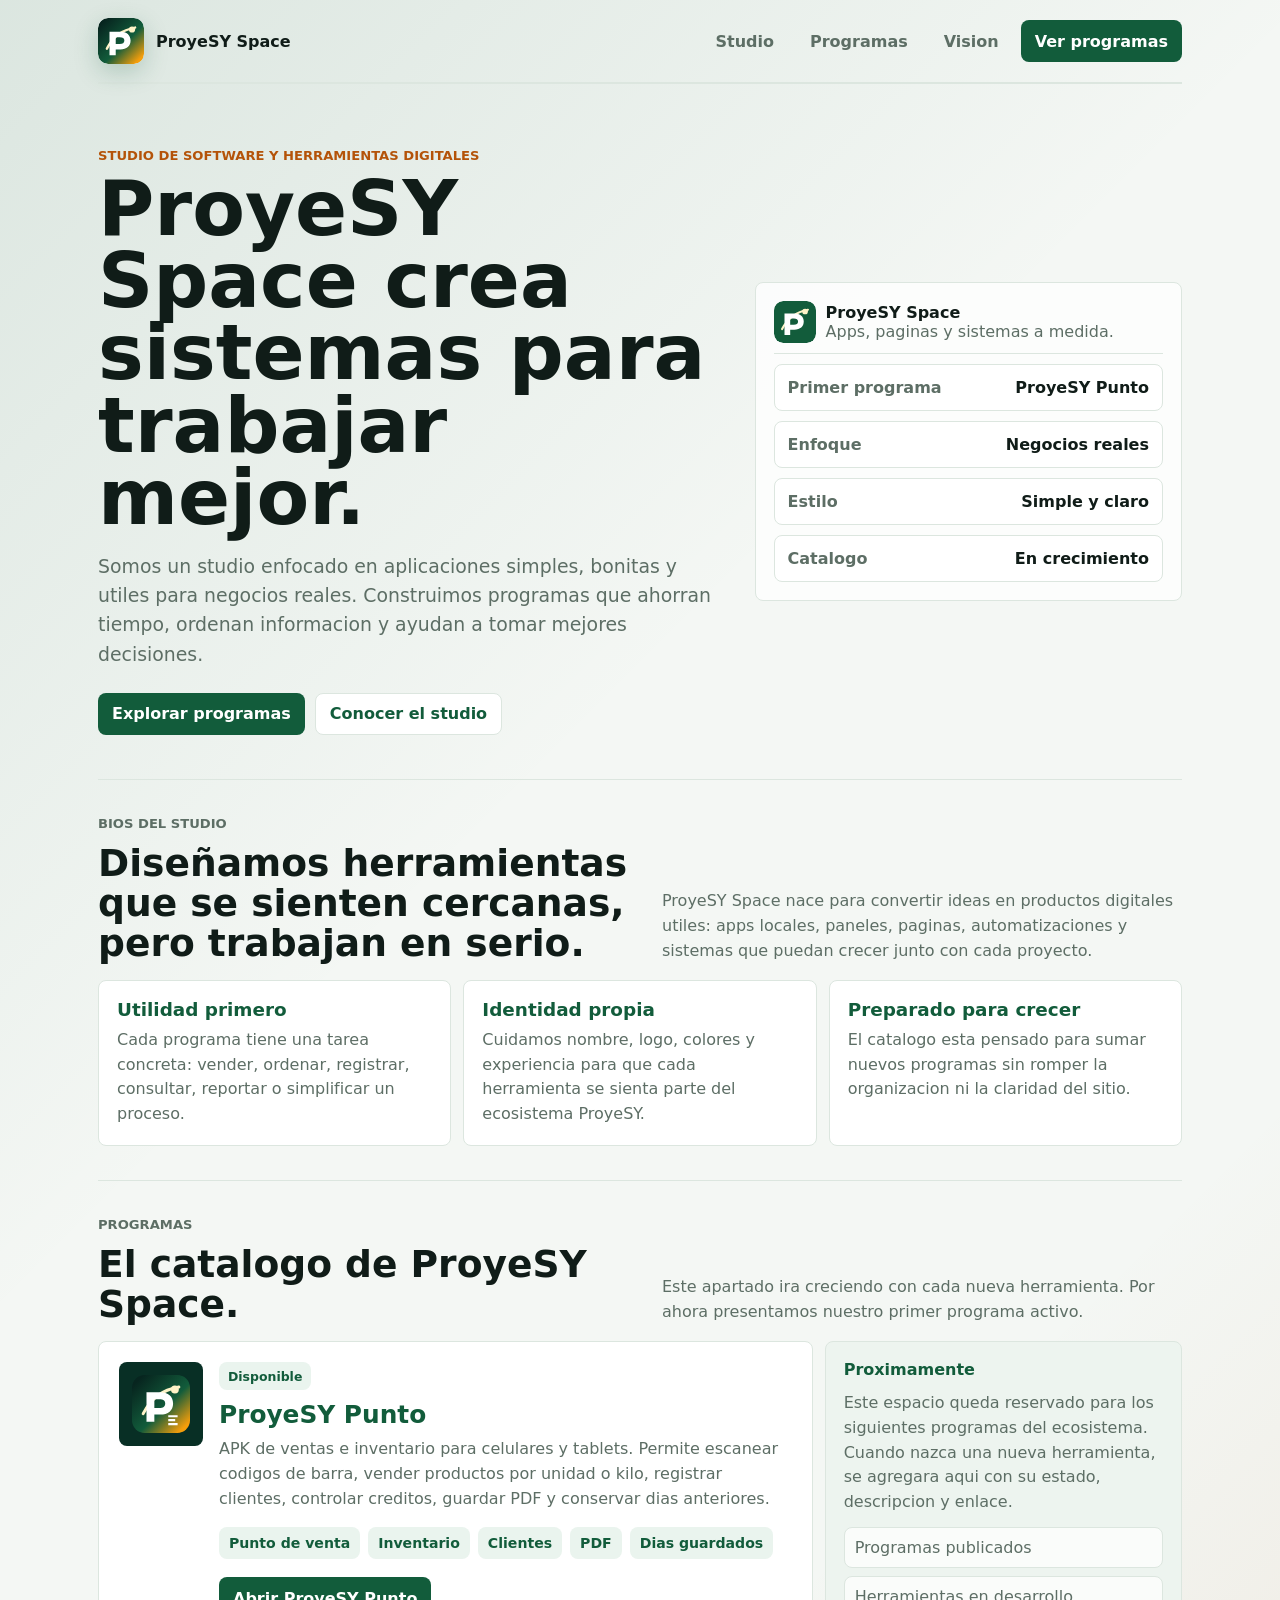
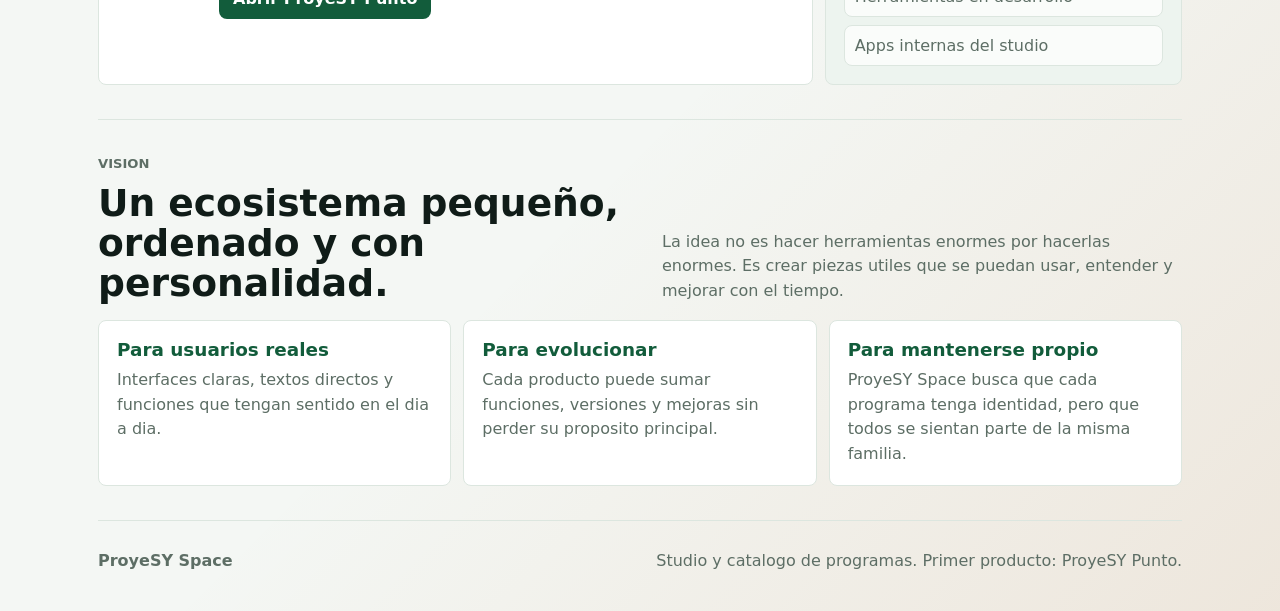
==== index.html @ 3edd4826 "V1" ====
<!doctype html>
<html lang="es">
  <head>
    <meta charset="utf-8">
    <meta name="viewport" content="width=device-width, initial-scale=1">
    <title>ProyeSY Space</title>
    <style>
      :root {
        color-scheme: light;
        --ink: #101c18;
        --muted: #5d6e65;
        --line: #dce6df;
        --paper: #ffffff;
        --bg: #f4f7f4;
        --green: #125c3b;
        --deep: #082f25;
        --amber: #b45309;
        --soft: #eaf4ee;
        --wash: #edf4ef;
        font-family: Inter, ui-sans-serif, system-ui, -apple-system, BlinkMacSystemFont, "Segoe UI", sans-serif;
      }

      * { box-sizing: border-box; }

      html { scroll-behavior: smooth; }

      body {
        margin: 0;
        color: var(--ink);
        overflow-x: hidden;
        background:
          linear-gradient(135deg, rgba(18, 92, 59, 0.11), transparent 38%),
          linear-gradient(315deg, rgba(180, 83, 9, 0.10), transparent 32%),
          var(--bg);
      }

      a { color: inherit; }

      .wrap {
        width: min(1120px, 100%);
        margin: 0 auto;
        padding: 0 18px 38px;
      }

      header {
        display: flex;
        align-items: center;
        justify-content: space-between;
        gap: 14px;
        padding: 18px 0;
        border-bottom: 1px solid var(--line);
      }

      .brand {
        display: flex;
        align-items: center;
        gap: 12px;
        min-width: 0;
        font-weight: 900;
      }

      .brand svg,
      .program-logo svg {
        width: 46px;
        height: 46px;
        flex: 0 0 46px;
        border-radius: 10px;
        box-shadow: 0 8px 24px rgba(18, 92, 59, 0.22);
      }

      nav {
        display: flex;
        gap: 8px;
        flex-wrap: wrap;
        justify-content: flex-end;
      }

      nav a,
      .btn {
        display: inline-flex;
        align-items: center;
        justify-content: center;
        min-height: 42px;
        padding: 0 14px;
        border-radius: 8px;
        font-weight: 900;
        text-decoration: none;
      }

      nav a {
        color: var(--muted);
      }

      .btn {
        color: #fff;
        background: var(--green);
      }

      .btn.secondary {
        color: var(--green);
        background: #fff;
        border: 1px solid var(--line);
      }

      .hero {
        display: grid;
        grid-template-columns: minmax(0, 1fr) minmax(300px, 0.68fr);
        gap: 28px;
        align-items: center;
        padding: 64px 0 44px;
      }

      .hero > div,
      .studio-panel {
        min-width: 0;
      }

      .eyebrow {
        margin: 0 0 10px;
        color: var(--amber);
        font-size: 0.82rem;
        font-weight: 900;
        letter-spacing: 0;
        text-transform: uppercase;
      }

      h1,
      h2,
      h3,
      p { margin: 0; }

      h1 {
        max-width: 760px;
        font-size: 4.8rem;
        line-height: 0.94;
        letter-spacing: 0;
      }

      h2 {
        max-width: 760px;
        font-size: 2.35rem;
        line-height: 1.06;
        letter-spacing: 0;
      }

      .lead {
        max-width: 690px;
        margin-top: 18px;
        color: var(--muted);
        font-size: 1.18rem;
        line-height: 1.55;
      }

      .hero-actions {
        display: flex;
        flex-wrap: wrap;
        gap: 10px;
        margin-top: 24px;
      }

      .studio-panel {
        display: grid;
        gap: 10px;
        padding: 18px;
        background: rgba(255, 255, 255, 0.78);
        border: 1px solid var(--line);
        border-radius: 8px;
      }

      .panel-title {
        display: flex;
        align-items: center;
        gap: 10px;
        padding-bottom: 10px;
        border-bottom: 1px solid var(--line);
      }

      .panel-title svg {
        width: 42px;
        height: 42px;
        border-radius: 9px;
      }

      .metric {
        display: flex;
        justify-content: space-between;
        gap: 12px;
        padding: 13px;
        background: #fff;
        border: 1px solid var(--line);
        border-radius: 8px;
      }

      .metric span,
      .program-meta,
      footer {
        color: var(--muted);
      }

      .metric span {
        font-weight: 800;
      }

      section {
        padding: 34px 0;
        border-top: 1px solid var(--line);
      }

      .section-head {
        display: flex;
        justify-content: space-between;
        align-items: end;
        gap: 18px;
        margin-bottom: 16px;
      }

      .section-head p {
        max-width: 520px;
        color: var(--muted);
        line-height: 1.55;
      }

      .grid {
        display: grid;
        grid-template-columns: repeat(3, 1fr);
        gap: 12px;
      }

      article,
      .program-card,
      .roadmap-card {
        background: var(--paper);
        border: 1px solid var(--line);
        border-radius: 8px;
      }

      article {
        min-height: 164px;
        padding: 18px;
      }

      article h3 {
        margin-bottom: 8px;
        color: var(--green);
        font-size: 1.15rem;
      }

      article p,
      .program-card p,
      .roadmap-card p {
        color: var(--muted);
        line-height: 1.55;
      }

      .programs {
        display: grid;
        grid-template-columns: minmax(0, 1.1fr) minmax(280px, 0.55fr);
        gap: 12px;
      }

      .program-card {
        display: grid;
        grid-template-columns: auto minmax(0, 1fr);
        gap: 16px;
        padding: 20px;
        align-items: start;
      }

      .program-logo {
        display: grid;
        place-items: center;
        width: 84px;
        height: 84px;
        background: var(--deep);
        border-radius: 8px;
      }

      .program-logo svg {
        width: 58px;
        height: 58px;
        box-shadow: none;
      }

      .status {
        display: inline-flex;
        align-items: center;
        min-height: 28px;
        padding: 0 9px;
        margin-bottom: 10px;
        color: var(--green);
        background: var(--soft);
        border-radius: 8px;
        font-size: 0.78rem;
        font-weight: 900;
      }

      .program-card h3 {
        margin-bottom: 8px;
        font-size: 1.55rem;
      }

      .chips {
        display: flex;
        flex-wrap: wrap;
        gap: 8px;
        margin: 16px 0 18px;
      }

      .chips span {
        padding: 8px 10px;
        color: var(--green);
        background: var(--soft);
        border-radius: 8px;
        font-size: 0.88rem;
        font-weight: 900;
      }

      .roadmap-card {
        display: grid;
        align-content: start;
        gap: 12px;
        padding: 18px;
        background: var(--wash);
      }

      .roadmap-card strong {
        color: var(--green);
      }

      .small-list {
        display: grid;
        gap: 8px;
        padding: 0;
        margin: 0;
        list-style: none;
      }

      .small-list li {
        padding: 10px;
        background: rgba(255, 255, 255, 0.72);
        border: 1px solid var(--line);
        border-radius: 8px;
        color: var(--muted);
      }

      footer {
        display: flex;
        justify-content: space-between;
        gap: 12px;
        padding: 28px 0 0;
        border-top: 1px solid var(--line);
        line-height: 1.5;
      }

      @media (max-width: 820px) {
        header,
        .section-head,
        footer {
          align-items: flex-start;
          flex-direction: column;
        }

        nav {
          justify-content: flex-start;
        }

        nav a,
        .btn {
          min-height: 40px;
          padding: 0 11px;
          font-size: 0.9rem;
        }

        nav .btn {
          flex: 1 1 170px;
        }

        .hero,
        .grid,
        .programs,
        .program-card {
          grid-template-columns: 1fr;
        }

        h1 {
          max-width: min(340px, calc(100vw - 36px));
          font-size: 2.85rem;
        }

        h2 {
          font-size: 1.72rem;
        }

        .lead {
          max-width: min(340px, calc(100vw - 36px));
          font-size: 1rem;
        }

        .program-logo {
          width: 72px;
          height: 72px;
        }
      }
    </style>
  </head>
  <body>
    <div class="wrap">
      <header>
        <div class="brand">
          <svg viewBox="0 0 192 192" aria-hidden="true">
            <defs>
              <linearGradient id="psg" x1="20" y1="18" x2="172" y2="174" gradientUnits="userSpaceOnUse">
                <stop stop-color="#07251f"/>
                <stop offset="0.58" stop-color="#125c3b"/>
                <stop offset="1" stop-color="#f59e0b"/>
              </linearGradient>
            </defs>
            <rect width="192" height="192" rx="42" fill="url(#psg)"/>
            <circle cx="142" cy="48" r="13" fill="#fef3c7"/>
            <path d="M37 128c28-53 63-78 118-88" fill="none" stroke="#fef3c7" stroke-width="10" stroke-linecap="round"/>
            <path d="M48 57h45c27 0 43 14 43 37s-16 37-43 37H74v24H48V57Zm26 23v29h17c12 0 19-5 19-15s-7-14-19-14H74Z" fill="#ffffff"/>
          </svg>
          <span>ProyeSY Space</span>
        </div>
        <nav aria-label="Navegacion">
          <a href="#studio">Studio</a>
          <a href="#programas">Programas</a>
          <a href="#vision">Vision</a>
          <a class="btn" href="#programas">Ver programas</a>
        </nav>
      </header>

      <main>
        <section class="hero">
          <div>
            <p class="eyebrow">Studio de software y herramientas digitales</p>
            <h1>ProyeSY Space crea sistemas para trabajar mejor.</h1>
            <p class="lead">
              Somos un studio enfocado en aplicaciones simples, bonitas y utiles para negocios reales.
              Construimos programas que ahorran tiempo, ordenan informacion y ayudan a tomar mejores decisiones.
            </p>
            <div class="hero-actions">
              <a class="btn" href="#programas">Explorar programas</a>
              <a class="btn secondary" href="#studio">Conocer el studio</a>
            </div>
          </div>

          <aside class="studio-panel" aria-label="Resumen de ProyeSY Space">
            <div class="panel-title">
              <svg viewBox="0 0 192 192" aria-hidden="true">
                <rect width="192" height="192" rx="42" fill="#125c3b"/>
                <circle cx="142" cy="48" r="13" fill="#fef3c7"/>
                <path d="M37 128c28-53 63-78 118-88" fill="none" stroke="#fef3c7" stroke-width="10" stroke-linecap="round"/>
                <path d="M48 57h45c27 0 43 14 43 37s-16 37-43 37H74v24H48V57Zm26 23v29h17c12 0 19-5 19-15s-7-14-19-14H74Z" fill="#ffffff"/>
              </svg>
              <div>
                <strong>ProyeSY Space</strong>
                <p class="program-meta">Apps, paginas y sistemas a medida.</p>
              </div>
            </div>
            <div class="metric"><span>Primer programa</span><strong>ProyeSY Punto</strong></div>
            <div class="metric"><span>Enfoque</span><strong>Negocios reales</strong></div>
            <div class="metric"><span>Estilo</span><strong>Simple y claro</strong></div>
            <div class="metric"><span>Catalogo</span><strong>En crecimiento</strong></div>
          </aside>
        </section>

        <section id="studio">
          <div class="section-head">
            <div>
              <p class="eyebrow">Bios del studio</p>
              <h2>Diseñamos herramientas que se sienten cercanas, pero trabajan en serio.</h2>
            </div>
            <p>
              ProyeSY Space nace para convertir ideas en productos digitales utiles: apps locales, paneles, paginas,
              automatizaciones y sistemas que puedan crecer junto con cada proyecto.
            </p>
          </div>
          <div class="grid">
            <article>
              <h3>Utilidad primero</h3>
              <p>Cada programa tiene una tarea concreta: vender, ordenar, registrar, consultar, reportar o simplificar un proceso.</p>
            </article>
            <article>
              <h3>Identidad propia</h3>
              <p>Cuidamos nombre, logo, colores y experiencia para que cada herramienta se sienta parte del ecosistema ProyeSY.</p>
            </article>
            <article>
              <h3>Preparado para crecer</h3>
              <p>El catalogo esta pensado para sumar nuevos programas sin romper la organizacion ni la claridad del sitio.</p>
            </article>
          </div>
        </section>

        <section id="programas">
          <div class="section-head">
            <div>
              <p class="eyebrow">Programas</p>
              <h2>El catalogo de ProyeSY Space.</h2>
            </div>
            <p>
              Este apartado ira creciendo con cada nueva herramienta. Por ahora presentamos nuestro primer programa activo.
            </p>
          </div>

          <div class="programs">
            <article class="program-card">
              <div class="program-logo">
                <svg viewBox="0 0 192 192" aria-label="Logo de ProyeSY Punto">
                  <defs>
                    <linearGradient id="punto" x1="20" y1="18" x2="172" y2="174" gradientUnits="userSpaceOnUse">
                      <stop stop-color="#07251f"/>
                      <stop offset="0.58" stop-color="#125c3b"/>
                      <stop offset="1" stop-color="#f59e0b"/>
                    </linearGradient>
                  </defs>
                  <rect width="192" height="192" rx="42" fill="url(#punto)"/>
                  <circle cx="142" cy="48" r="13" fill="#fef3c7"/>
                  <path d="M37 128c28-53 63-78 118-88" fill="none" stroke="#fef3c7" stroke-width="10" stroke-linecap="round"/>
                  <path d="M48 57h45c27 0 43 14 43 37s-16 37-43 37H74v24H48V57Zm26 23v29h17c12 0 19-5 19-15s-7-14-19-14H74Z" fill="#ffffff"/>
                  <path d="M120 133h31v7h-31v-7Zm0 13h23v7h-23v-7Zm0 13h31v7h-31v-7Z" fill="#ffffff"/>
                </svg>
              </div>
              <div>
                <span class="status">Disponible</span>
                <h3>ProyeSY Punto</h3>
                <p>
                  APK de ventas e inventario para celulares y tablets. Permite escanear codigos de barra,
                  vender productos por unidad o kilo, registrar clientes, controlar creditos, guardar PDF y conservar dias anteriores.
                </p>
                <div class="chips">
                  <span>Punto de venta</span>
                  <span>Inventario</span>
                  <span>Clientes</span>
                  <span>PDF</span>
                  <span>Dias guardados</span>
                </div>
                <a class="btn" href="proyesy-punto.html">Abrir ProyeSY Punto</a>
              </div>
            </article>

            <aside class="roadmap-card" aria-label="Futuros programas">
              <strong>Proximamente</strong>
              <p>
                Este espacio queda reservado para los siguientes programas del ecosistema. Cuando nazca una nueva herramienta,
                se agregara aqui con su estado, descripcion y enlace.
              </p>
              <ul class="small-list">
                <li>Programas publicados</li>
                <li>Herramientas en desarrollo</li>
                <li>Apps internas del studio</li>
              </ul>
            </aside>
          </div>
        </section>

        <section id="vision">
          <div class="section-head">
            <div>
              <p class="eyebrow">Vision</p>
              <h2>Un ecosistema pequeño, ordenado y con personalidad.</h2>
            </div>
            <p>
              La idea no es hacer herramientas enormes por hacerlas enormes. Es crear piezas utiles que se puedan usar,
              entender y mejorar con el tiempo.
            </p>
          </div>
          <div class="grid">
            <article>
              <h3>Para usuarios reales</h3>
              <p>Interfaces claras, textos directos y funciones que tengan sentido en el dia a dia.</p>
            </article>
            <article>
              <h3>Para evolucionar</h3>
              <p>Cada producto puede sumar funciones, versiones y mejoras sin perder su proposito principal.</p>
            </article>
            <article>
              <h3>Para mantenerse propio</h3>
              <p>ProyeSY Space busca que cada programa tenga identidad, pero que todos se sientan parte de la misma familia.</p>
            </article>
          </div>
        </section>
      </main>

      <footer>
        <strong>ProyeSY Space</strong>
        <span id="statusText">Studio y catalogo de programas.</span>
      </footer>
    </div>

    <script>
      const statusText = document.getElementById("statusText");
      statusText.textContent = "Studio y catalogo de programas. Primer producto: ProyeSY Punto.";
    </script>
  </body>
</html>
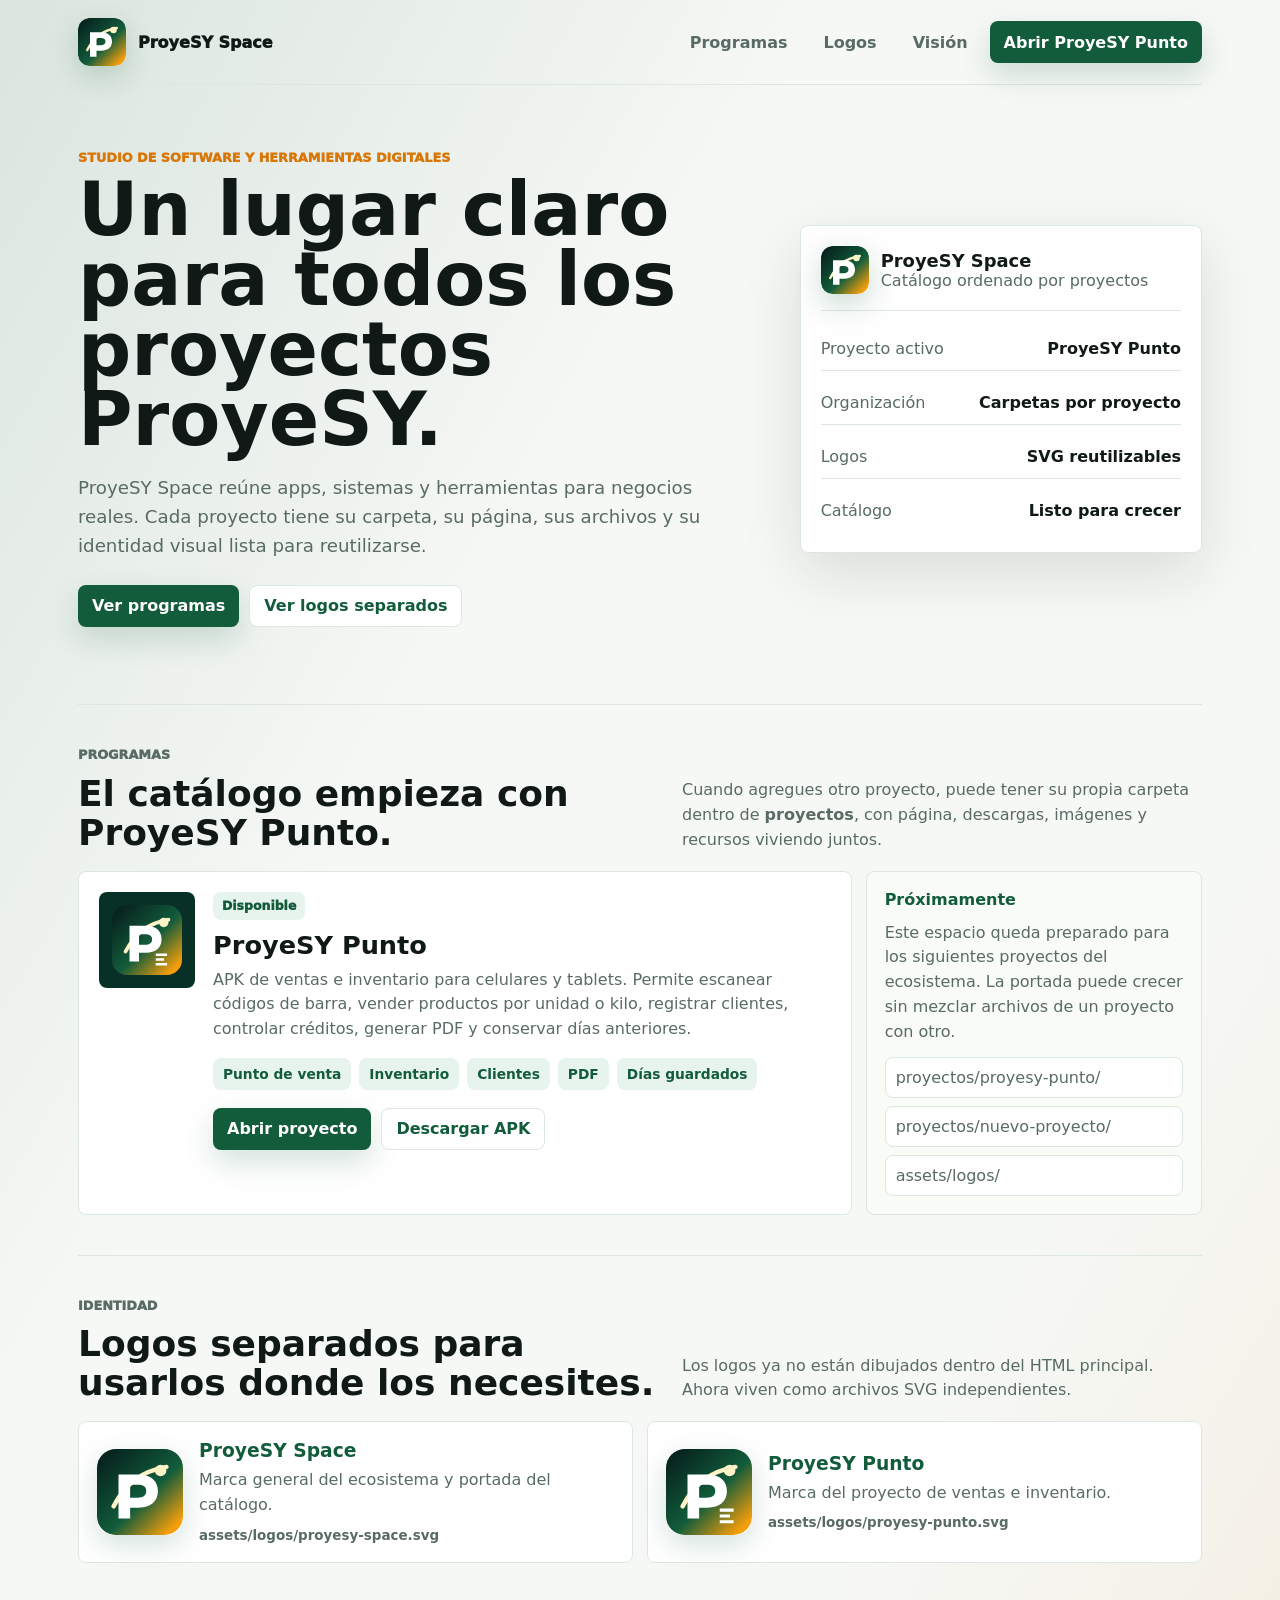
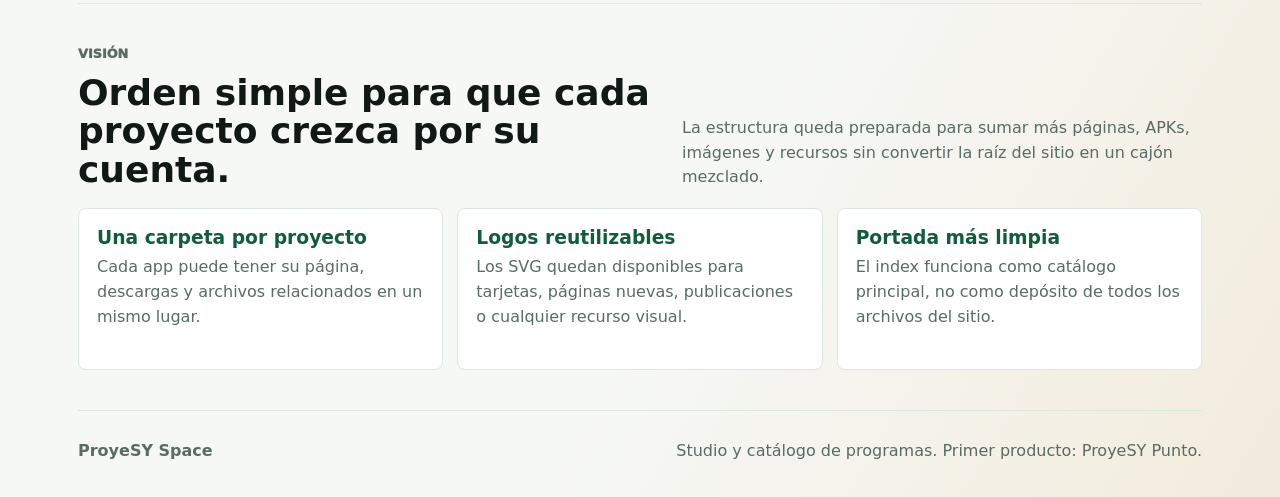
==== commit 0be71d57: "V2" ====
--- a/index.html
+++ b/index.html
@@ -7,16 +7,17 @@
     <style>
       :root {
         color-scheme: light;
-        --ink: #101c18;
-        --muted: #5d6e65;
-        --line: #dce6df;
+        --ink: #101916;
+        --muted: #596b64;
+        --line: #dce7e0;
         --paper: #ffffff;
-        --bg: #f4f7f4;
+        --bg: #f6f8f5;
         --green: #125c3b;
-        --deep: #082f25;
-        --amber: #b45309;
-        --soft: #eaf4ee;
-        --wash: #edf4ef;
+        --deep: #083027;
+        --mint: #e7f3ed;
+        --amber: #d97706;
+        --gold: #f59e0b;
+        --shadow: 0 20px 60px rgba(16, 25, 22, 0.12);
         font-family: Inter, ui-sans-serif, system-ui, -apple-system, BlinkMacSystemFont, "Segoe UI", sans-serif;
       }
 
@@ -29,50 +30,50 @@
         color: var(--ink);
         overflow-x: hidden;
         background:
-          linear-gradient(135deg, rgba(18, 92, 59, 0.11), transparent 38%),
-          linear-gradient(315deg, rgba(180, 83, 9, 0.10), transparent 32%),
+          linear-gradient(120deg, rgba(18, 92, 59, 0.12), transparent 34%),
+          linear-gradient(300deg, rgba(217, 119, 6, 0.10), transparent 30%),
           var(--bg);
       }
 
       a { color: inherit; }
 
       .wrap {
-        width: min(1120px, 100%);
+        width: min(1160px, 100%);
         margin: 0 auto;
-        padding: 0 18px 38px;
+        padding: 0 18px 34px;
       }
 
       header {
         display: flex;
         align-items: center;
         justify-content: space-between;
-        gap: 14px;
+        gap: 18px;
         padding: 18px 0;
-        border-bottom: 1px solid var(--line);
       }
 
       .brand {
-        display: flex;
+        display: inline-flex;
         align-items: center;
         gap: 12px;
         min-width: 0;
-        font-weight: 900;
-      }
-
-      .brand svg,
-      .program-logo svg {
-        width: 46px;
-        height: 46px;
-        flex: 0 0 46px;
-        border-radius: 10px;
-        box-shadow: 0 8px 24px rgba(18, 92, 59, 0.22);
+        font-weight: 950;
+        text-decoration: none;
+      }
+
+      .brand img,
+      .product-mark {
+        width: 48px;
+        height: 48px;
+        flex: 0 0 48px;
+        border-radius: 12px;
+        box-shadow: 0 10px 28px rgba(18, 92, 59, 0.20);
       }
 
       nav {
         display: flex;
-        gap: 8px;
         flex-wrap: wrap;
         justify-content: flex-end;
+        gap: 8px;
       }
 
       nav a,
@@ -94,32 +95,36 @@
       .btn {
         color: #fff;
         background: var(--green);
+        box-shadow: 0 12px 30px rgba(18, 92, 59, 0.18);
       }
 
       .btn.secondary {
         color: var(--green);
         background: #fff;
         border: 1px solid var(--line);
+        box-shadow: none;
       }
 
       .hero {
         display: grid;
-        grid-template-columns: minmax(0, 1fr) minmax(300px, 0.68fr);
+        grid-template-columns: minmax(0, 1fr) minmax(310px, 0.58fr);
         gap: 28px;
         align-items: center;
-        padding: 64px 0 44px;
-      }
-
-      .hero > div,
-      .studio-panel {
+        min-height: 620px;
+        padding: 46px 0 58px;
+        border-top: 1px solid var(--line);
+      }
+
+      .hero-copy,
+      .catalog-panel {
         min-width: 0;
       }
 
       .eyebrow {
         margin: 0 0 10px;
         color: var(--amber);
-        font-size: 0.82rem;
-        font-weight: 900;
+        font-size: 0.8rem;
+        font-weight: 950;
         letter-spacing: 0;
         text-transform: uppercase;
       }
@@ -130,88 +135,99 @@
       p { margin: 0; }
 
       h1 {
-        max-width: 760px;
-        font-size: 4.8rem;
+        max-width: 790px;
+        font-size: 4.65rem;
         line-height: 0.94;
         letter-spacing: 0;
       }
 
       h2 {
         max-width: 760px;
-        font-size: 2.35rem;
-        line-height: 1.06;
+        font-size: 2.25rem;
+        line-height: 1.08;
         letter-spacing: 0;
       }
 
       .lead {
-        max-width: 690px;
+        max-width: 680px;
         margin-top: 18px;
         color: var(--muted);
-        font-size: 1.18rem;
-        line-height: 1.55;
-      }
-
-      .hero-actions {
+        font-size: 1.14rem;
+        line-height: 1.6;
+      }
+
+      .hero-actions,
+      .card-actions {
         display: flex;
         flex-wrap: wrap;
         gap: 10px;
+      }
+
+      .hero-actions {
         margin-top: 24px;
       }
 
-      .studio-panel {
-        display: grid;
-        gap: 10px;
-        padding: 18px;
-        background: rgba(255, 255, 255, 0.78);
+      .catalog-panel {
+        padding: 20px;
+        background: rgba(255, 255, 255, 0.82);
         border: 1px solid var(--line);
         border-radius: 8px;
-      }
-
-      .panel-title {
+        box-shadow: var(--shadow);
+      }
+
+      .panel-head {
         display: flex;
         align-items: center;
-        gap: 10px;
-        padding-bottom: 10px;
+        gap: 12px;
+        padding-bottom: 16px;
         border-bottom: 1px solid var(--line);
       }
 
-      .panel-title svg {
-        width: 42px;
-        height: 42px;
-        border-radius: 9px;
-      }
-
-      .metric {
-        display: flex;
-        justify-content: space-between;
-        gap: 12px;
-        padding: 13px;
-        background: #fff;
-        border: 1px solid var(--line);
-        border-radius: 8px;
-      }
-
-      .metric span,
-      .program-meta,
+      .panel-head strong {
+        display: block;
+        font-size: 1.12rem;
+      }
+
+      .panel-head span,
+      .row span,
+      .logo-path,
       footer {
         color: var(--muted);
       }
 
-      .metric span {
-        font-weight: 800;
+      .panel-rows {
+        display: grid;
+        gap: 10px;
+        margin-top: 16px;
+      }
+
+      .row {
+        display: flex;
+        justify-content: space-between;
+        gap: 14px;
+        padding: 12px 0;
+        border-bottom: 1px solid var(--line);
+      }
+
+      .row:last-child {
+        border-bottom: 0;
+      }
+
+      .row strong {
+        text-align: right;
       }
 
       section {
-        padding: 34px 0;
+        padding: 40px 0;
         border-top: 1px solid var(--line);
       }
 
       .section-head {
         display: flex;
+        align-items: end;
         justify-content: space-between;
-        align-items: end;
         gap: 18px;
-        margin-bottom: 16px;
+        margin-bottom: 18px;
       }
 
       .section-head p {
@@ -220,65 +236,39 @@
         line-height: 1.55;
       }
 
-      .grid {
-        display: grid;
-        grid-template-columns: repeat(3, 1fr);
-        gap: 12px;
-      }
-
-      article,
+      .programs {
+        display: grid;
+        grid-template-columns: minmax(0, 1.15fr) minmax(280px, 0.5fr);
+        gap: 14px;
+      }
+
       .program-card,
-      .roadmap-card {
+      .quiet-card,
+      .logo-card {
         background: var(--paper);
         border: 1px solid var(--line);
         border-radius: 8px;
       }
 
-      article {
-        min-height: 164px;
-        padding: 18px;
-      }
-
-      article h3 {
-        margin-bottom: 8px;
-        color: var(--green);
-        font-size: 1.15rem;
-      }
-
-      article p,
-      .program-card p,
-      .roadmap-card p {
-        color: var(--muted);
-        line-height: 1.55;
-      }
-
-      .programs {
-        display: grid;
-        grid-template-columns: minmax(0, 1.1fr) minmax(280px, 0.55fr);
-        gap: 12px;
-      }
-
       .program-card {
         display: grid;
         grid-template-columns: auto minmax(0, 1fr);
-        gap: 16px;
+        gap: 18px;
         padding: 20px;
-        align-items: start;
-      }
-
-      .program-logo {
+      }
+
+      .product-logo-box {
         display: grid;
         place-items: center;
-        width: 84px;
-        height: 84px;
+        width: 96px;
+        height: 96px;
         background: var(--deep);
         border-radius: 8px;
       }
 
-      .program-logo svg {
-        width: 58px;
-        height: 58px;
-        box-shadow: none;
+      .product-logo-box img {
+        width: 70px;
+        height: 70px;
       }
 
       .status {
@@ -288,15 +278,22 @@
         padding: 0 9px;
         margin-bottom: 10px;
         color: var(--green);
-        background: var(--soft);
+        background: var(--mint);
         border-radius: 8px;
         font-size: 0.78rem;
-        font-weight: 900;
+        font-weight: 950;
       }
 
       .program-card h3 {
         margin-bottom: 8px;
-        font-size: 1.55rem;
+        font-size: 1.6rem;
+      }
+
+      .program-card p,
+      .quiet-card p,
+      .logo-card p {
+        color: var(--muted);
+        line-height: 1.55;
       }
 
       .chips {
@@ -309,21 +306,21 @@
       .chips span {
         padding: 8px 10px;
         color: var(--green);
-        background: var(--soft);
-        border-radius: 8px;
-        font-size: 0.88rem;
+        background: var(--mint);
+        border-radius: 8px;
+        font-size: 0.86rem;
         font-weight: 900;
       }
 
-      .roadmap-card {
+      .quiet-card {
         display: grid;
         align-content: start;
         gap: 12px;
         padding: 18px;
-        background: var(--wash);
-      }
-
-      .roadmap-card strong {
+        background: #f9fbf7;
+      }
+
+      .quiet-card strong {
         color: var(--green);
       }
 
@@ -337,22 +334,75 @@
 
       .small-list li {
         padding: 10px;
-        background: rgba(255, 255, 255, 0.72);
+        color: var(--muted);
+        background: #fff;
         border: 1px solid var(--line);
         border-radius: 8px;
+      }
+
+      .logo-grid,
+      .value-grid {
+        display: grid;
+        grid-template-columns: repeat(3, 1fr);
+        gap: 14px;
+      }
+
+      .logo-grid {
+        grid-template-columns: repeat(2, minmax(0, 1fr));
+      }
+
+      .logo-card {
+        display: grid;
+        grid-template-columns: auto minmax(0, 1fr);
+        gap: 16px;
+        padding: 18px;
+        align-items: center;
+      }
+
+      .logo-card img {
+        width: 86px;
+        height: 86px;
+        border-radius: 16px;
+        box-shadow: 0 10px 28px rgba(18, 92, 59, 0.18);
+      }
+
+      .logo-card h3,
+      .value-card h3 {
+        margin-bottom: 7px;
+        color: var(--green);
+      }
+
+      .logo-path {
+        display: inline-block;
+        margin-top: 10px;
+        font-size: 0.84rem;
+        font-weight: 800;
+        overflow-wrap: anywhere;
+      }
+
+      .value-card {
+        min-height: 162px;
+        padding: 18px;
+        background: var(--paper);
+        border: 1px solid var(--line);
+        border-radius: 8px;
+      }
+
+      .value-card p {
         color: var(--muted);
+        line-height: 1.55;
       }
 
       footer {
         display: flex;
         justify-content: space-between;
-        gap: 12px;
-        padding: 28px 0 0;
+        gap: 14px;
+        padding-top: 28px;
         border-top: 1px solid var(--line);
         line-height: 1.5;
       }
 
-      @media (max-width: 820px) {
+      @media (max-width: 860px) {
         header,
         .section-head,
         footer {
@@ -368,23 +418,27 @@
         .btn {
           min-height: 40px;
           padding: 0 11px;
-          font-size: 0.9rem;
-        }
-
-        nav .btn {
-          flex: 1 1 170px;
+          font-size: 0.92rem;
         }
 
         .hero,
-        .grid,
         .programs,
-        .program-card {
+        .program-card,
+        .logo-grid,
+        .logo-card,
+        .value-grid {
           grid-template-columns: 1fr;
         }
 
+        .hero {
+          min-height: auto;
+          padding: 34px 0 42px;
+        }
+
         h1 {
-          max-width: min(340px, calc(100vw - 36px));
-          font-size: 2.85rem;
+          max-width: min(350px, calc(100vw - 36px));
+          font-size: 2.72rem;
+          line-height: 1;
         }
 
         h2 {
@@ -392,13 +446,22 @@
         }
 
         .lead {
-          max-width: min(340px, calc(100vw - 36px));
+          max-width: min(350px, calc(100vw - 36px));
           font-size: 1rem;
         }
 
-        .program-logo {
-          width: 72px;
-          height: 72px;
+        .catalog-panel {
+          box-shadow: none;
+        }
+
+        .product-logo-box {
+          width: 78px;
+          height: 78px;
+        }
+
+        .product-logo-box img {
+          width: 58px;
+          height: 58px;
         }
       }
     </style>
@@ -406,177 +469,158 @@
   <body>
     <div class="wrap">
       <header>
-        <div class="brand">
-          <svg viewBox="0 0 192 192" aria-hidden="true">
-            <defs>
-              <linearGradient id="psg" x1="20" y1="18" x2="172" y2="174" gradientUnits="userSpaceOnUse">
-                <stop stop-color="#07251f"/>
-                <stop offset="0.58" stop-color="#125c3b"/>
-                <stop offset="1" stop-color="#f59e0b"/>
-              </linearGradient>
-            </defs>
-            <rect width="192" height="192" rx="42" fill="url(#psg)"/>
-            <circle cx="142" cy="48" r="13" fill="#fef3c7"/>
-            <path d="M37 128c28-53 63-78 118-88" fill="none" stroke="#fef3c7" stroke-width="10" stroke-linecap="round"/>
-            <path d="M48 57h45c27 0 43 14 43 37s-16 37-43 37H74v24H48V57Zm26 23v29h17c12 0 19-5 19-15s-7-14-19-14H74Z" fill="#ffffff"/>
-          </svg>
+        <a class="brand" href="index.html" aria-label="Inicio de ProyeSY Space">
+          <img src="assets/logos/proyesy-space.svg" alt="">
           <span>ProyeSY Space</span>
-        </div>
-        <nav aria-label="Navegacion">
-          <a href="#studio">Studio</a>
+        </a>
+        <nav aria-label="Navegación">
           <a href="#programas">Programas</a>
-          <a href="#vision">Vision</a>
-          <a class="btn" href="#programas">Ver programas</a>
+          <a href="#logos">Logos</a>
+          <a href="#vision">Visión</a>
+          <a class="btn" href="proyectos/proyesy-punto/">Abrir ProyeSY Punto</a>
         </nav>
       </header>
 
       <main>
         <section class="hero">
-          <div>
+          <div class="hero-copy">
             <p class="eyebrow">Studio de software y herramientas digitales</p>
-            <h1>ProyeSY Space crea sistemas para trabajar mejor.</h1>
+            <h1>Un lugar claro para todos los proyectos ProyeSY.</h1>
             <p class="lead">
-              Somos un studio enfocado en aplicaciones simples, bonitas y utiles para negocios reales.
-              Construimos programas que ahorran tiempo, ordenan informacion y ayudan a tomar mejores decisiones.
+              ProyeSY Space reúne apps, sistemas y herramientas para negocios reales. Cada proyecto tiene su carpeta,
+              su página, sus archivos y su identidad visual lista para reutilizarse.
             </p>
             <div class="hero-actions">
-              <a class="btn" href="#programas">Explorar programas</a>
-              <a class="btn secondary" href="#studio">Conocer el studio</a>
+              <a class="btn" href="#programas">Ver programas</a>
+              <a class="btn secondary" href="#logos">Ver logos separados</a>
             </div>
           </div>
 
-          <aside class="studio-panel" aria-label="Resumen de ProyeSY Space">
-            <div class="panel-title">
-              <svg viewBox="0 0 192 192" aria-hidden="true">
-                <rect width="192" height="192" rx="42" fill="#125c3b"/>
-                <circle cx="142" cy="48" r="13" fill="#fef3c7"/>
-                <path d="M37 128c28-53 63-78 118-88" fill="none" stroke="#fef3c7" stroke-width="10" stroke-linecap="round"/>
-                <path d="M48 57h45c27 0 43 14 43 37s-16 37-43 37H74v24H48V57Zm26 23v29h17c12 0 19-5 19-15s-7-14-19-14H74Z" fill="#ffffff"/>
-              </svg>
+          <aside class="catalog-panel" aria-label="Resumen del catálogo">
+            <div class="panel-head">
+              <img class="product-mark" src="assets/logos/proyesy-space.svg" alt="">
               <div>
                 <strong>ProyeSY Space</strong>
-                <p class="program-meta">Apps, paginas y sistemas a medida.</p>
+                <span>Catálogo ordenado por proyectos</span>
               </div>
             </div>
-            <div class="metric"><span>Primer programa</span><strong>ProyeSY Punto</strong></div>
-            <div class="metric"><span>Enfoque</span><strong>Negocios reales</strong></div>
-            <div class="metric"><span>Estilo</span><strong>Simple y claro</strong></div>
-            <div class="metric"><span>Catalogo</span><strong>En crecimiento</strong></div>
+            <div class="panel-rows">
+              <div class="row"><span>Proyecto activo</span><strong>ProyeSY Punto</strong></div>
+              <div class="row"><span>Organización</span><strong>Carpetas por proyecto</strong></div>
+              <div class="row"><span>Logos</span><strong>SVG reutilizables</strong></div>
+              <div class="row"><span>Catálogo</span><strong>Listo para crecer</strong></div>
+            </div>
           </aside>
-        </section>
-
-        <section id="studio">
-          <div class="section-head">
-            <div>
-              <p class="eyebrow">Bios del studio</p>
-              <h2>Diseñamos herramientas que se sienten cercanas, pero trabajan en serio.</h2>
-            </div>
-            <p>
-              ProyeSY Space nace para convertir ideas en productos digitales utiles: apps locales, paneles, paginas,
-              automatizaciones y sistemas que puedan crecer junto con cada proyecto.
-            </p>
-          </div>
-          <div class="grid">
-            <article>
-              <h3>Utilidad primero</h3>
-              <p>Cada programa tiene una tarea concreta: vender, ordenar, registrar, consultar, reportar o simplificar un proceso.</p>
-            </article>
-            <article>
-              <h3>Identidad propia</h3>
-              <p>Cuidamos nombre, logo, colores y experiencia para que cada herramienta se sienta parte del ecosistema ProyeSY.</p>
-            </article>
-            <article>
-              <h3>Preparado para crecer</h3>
-              <p>El catalogo esta pensado para sumar nuevos programas sin romper la organizacion ni la claridad del sitio.</p>
-            </article>
-          </div>
         </section>
 
         <section id="programas">
           <div class="section-head">
             <div>
               <p class="eyebrow">Programas</p>
-              <h2>El catalogo de ProyeSY Space.</h2>
+              <h2>El catálogo empieza con ProyeSY Punto.</h2>
             </div>
             <p>
-              Este apartado ira creciendo con cada nueva herramienta. Por ahora presentamos nuestro primer programa activo.
+              Cuando agregues otro proyecto, puede tener su propia carpeta dentro de <strong>proyectos</strong>,
+              con página, descargas, imágenes y recursos viviendo juntos.
             </p>
           </div>
 
           <div class="programs">
             <article class="program-card">
-              <div class="program-logo">
-                <svg viewBox="0 0 192 192" aria-label="Logo de ProyeSY Punto">
-                  <defs>
-                    <linearGradient id="punto" x1="20" y1="18" x2="172" y2="174" gradientUnits="userSpaceOnUse">
-                      <stop stop-color="#07251f"/>
-                      <stop offset="0.58" stop-color="#125c3b"/>
-                      <stop offset="1" stop-color="#f59e0b"/>
-                    </linearGradient>
-                  </defs>
-                  <rect width="192" height="192" rx="42" fill="url(#punto)"/>
-                  <circle cx="142" cy="48" r="13" fill="#fef3c7"/>
-                  <path d="M37 128c28-53 63-78 118-88" fill="none" stroke="#fef3c7" stroke-width="10" stroke-linecap="round"/>
-                  <path d="M48 57h45c27 0 43 14 43 37s-16 37-43 37H74v24H48V57Zm26 23v29h17c12 0 19-5 19-15s-7-14-19-14H74Z" fill="#ffffff"/>
-                  <path d="M120 133h31v7h-31v-7Zm0 13h23v7h-23v-7Zm0 13h31v7h-31v-7Z" fill="#ffffff"/>
-                </svg>
+              <div class="product-logo-box">
+                <img src="assets/logos/proyesy-punto.svg" alt="Logo de ProyeSY Punto">
               </div>
               <div>
                 <span class="status">Disponible</span>
                 <h3>ProyeSY Punto</h3>
                 <p>
-                  APK de ventas e inventario para celulares y tablets. Permite escanear codigos de barra,
-                  vender productos por unidad o kilo, registrar clientes, controlar creditos, guardar PDF y conservar dias anteriores.
+                  APK de ventas e inventario para celulares y tablets. Permite escanear códigos de barra,
+                  vender productos por unidad o kilo, registrar clientes, controlar créditos, generar PDF y conservar días anteriores.
                 </p>
                 <div class="chips">
                   <span>Punto de venta</span>
                   <span>Inventario</span>
                   <span>Clientes</span>
                   <span>PDF</span>
-                  <span>Dias guardados</span>
+                  <span>Días guardados</span>
                 </div>
-                <a class="btn" href="proyesy-punto.html">Abrir ProyeSY Punto</a>
+                <div class="card-actions">
+                  <a class="btn" href="proyectos/proyesy-punto/">Abrir proyecto</a>
+                  <a class="btn secondary" href="proyectos/proyesy-punto/ProyeSYPunto.apk">Descargar APK</a>
+                </div>
               </div>
             </article>
 
-            <aside class="roadmap-card" aria-label="Futuros programas">
-              <strong>Proximamente</strong>
+            <aside class="quiet-card" aria-label="Próximos proyectos">
+              <strong>Próximamente</strong>
               <p>
-                Este espacio queda reservado para los siguientes programas del ecosistema. Cuando nazca una nueva herramienta,
-                se agregara aqui con su estado, descripcion y enlace.
+                Este espacio queda preparado para los siguientes proyectos del ecosistema.
+                La portada puede crecer sin mezclar archivos de un proyecto con otro.
               </p>
               <ul class="small-list">
-                <li>Programas publicados</li>
-                <li>Herramientas en desarrollo</li>
-                <li>Apps internas del studio</li>
+                <li>proyectos/proyesy-punto/</li>
+                <li>proyectos/nuevo-proyecto/</li>
+                <li>assets/logos/</li>
               </ul>
             </aside>
           </div>
         </section>
 
+        <section id="logos">
+          <div class="section-head">
+            <div>
+              <p class="eyebrow">Identidad</p>
+              <h2>Logos separados para usarlos donde los necesites.</h2>
+            </div>
+            <p>
+              Los logos ya no están dibujados dentro del HTML principal. Ahora viven como archivos SVG independientes.
+            </p>
+          </div>
+
+          <div class="logo-grid">
+            <article class="logo-card">
+              <img src="assets/logos/proyesy-space.svg" alt="Logo de ProyeSY Space">
+              <div>
+                <h3>ProyeSY Space</h3>
+                <p>Marca general del ecosistema y portada del catálogo.</p>
+                <span class="logo-path">assets/logos/proyesy-space.svg</span>
+              </div>
+            </article>
+
+            <article class="logo-card">
+              <img src="assets/logos/proyesy-punto.svg" alt="Logo de ProyeSY Punto">
+              <div>
+                <h3>ProyeSY Punto</h3>
+                <p>Marca del proyecto de ventas e inventario.</p>
+                <span class="logo-path">assets/logos/proyesy-punto.svg</span>
+              </div>
+            </article>
+          </div>
+        </section>
+
         <section id="vision">
           <div class="section-head">
             <div>
-              <p class="eyebrow">Vision</p>
-              <h2>Un ecosistema pequeño, ordenado y con personalidad.</h2>
+              <p class="eyebrow">Visión</p>
+              <h2>Orden simple para que cada proyecto crezca por su cuenta.</h2>
             </div>
             <p>
-              La idea no es hacer herramientas enormes por hacerlas enormes. Es crear piezas utiles que se puedan usar,
-              entender y mejorar con el tiempo.
+              La estructura queda preparada para sumar más páginas, APKs, imágenes y recursos sin convertir la raíz del sitio en un cajón mezclado.
             </p>
           </div>
-          <div class="grid">
-            <article>
-              <h3>Para usuarios reales</h3>
-              <p>Interfaces claras, textos directos y funciones que tengan sentido en el dia a dia.</p>
+
+          <div class="value-grid">
+            <article class="value-card">
+              <h3>Una carpeta por proyecto</h3>
+              <p>Cada app puede tener su página, descargas y archivos relacionados en un mismo lugar.</p>
             </article>
-            <article>
-              <h3>Para evolucionar</h3>
-              <p>Cada producto puede sumar funciones, versiones y mejoras sin perder su proposito principal.</p>
+            <article class="value-card">
+              <h3>Logos reutilizables</h3>
+              <p>Los SVG quedan disponibles para tarjetas, páginas nuevas, publicaciones o cualquier recurso visual.</p>
             </article>
-            <article>
-              <h3>Para mantenerse propio</h3>
-              <p>ProyeSY Space busca que cada programa tenga identidad, pero que todos se sientan parte de la misma familia.</p>
+            <article class="value-card">
+              <h3>Portada más limpia</h3>
+              <p>El index funciona como catálogo principal, no como depósito de todos los archivos del sitio.</p>
             </article>
           </div>
         </section>
@@ -584,13 +628,8 @@
 
       <footer>
         <strong>ProyeSY Space</strong>
-        <span id="statusText">Studio y catalogo de programas.</span>
+        <span>Studio y catálogo de programas. Primer producto: ProyeSY Punto.</span>
       </footer>
     </div>
-
-    <script>
-      const statusText = document.getElementById("statusText");
-      statusText.textContent = "Studio y catalogo de programas. Primer producto: ProyeSY Punto.";
-    </script>
   </body>
 </html>
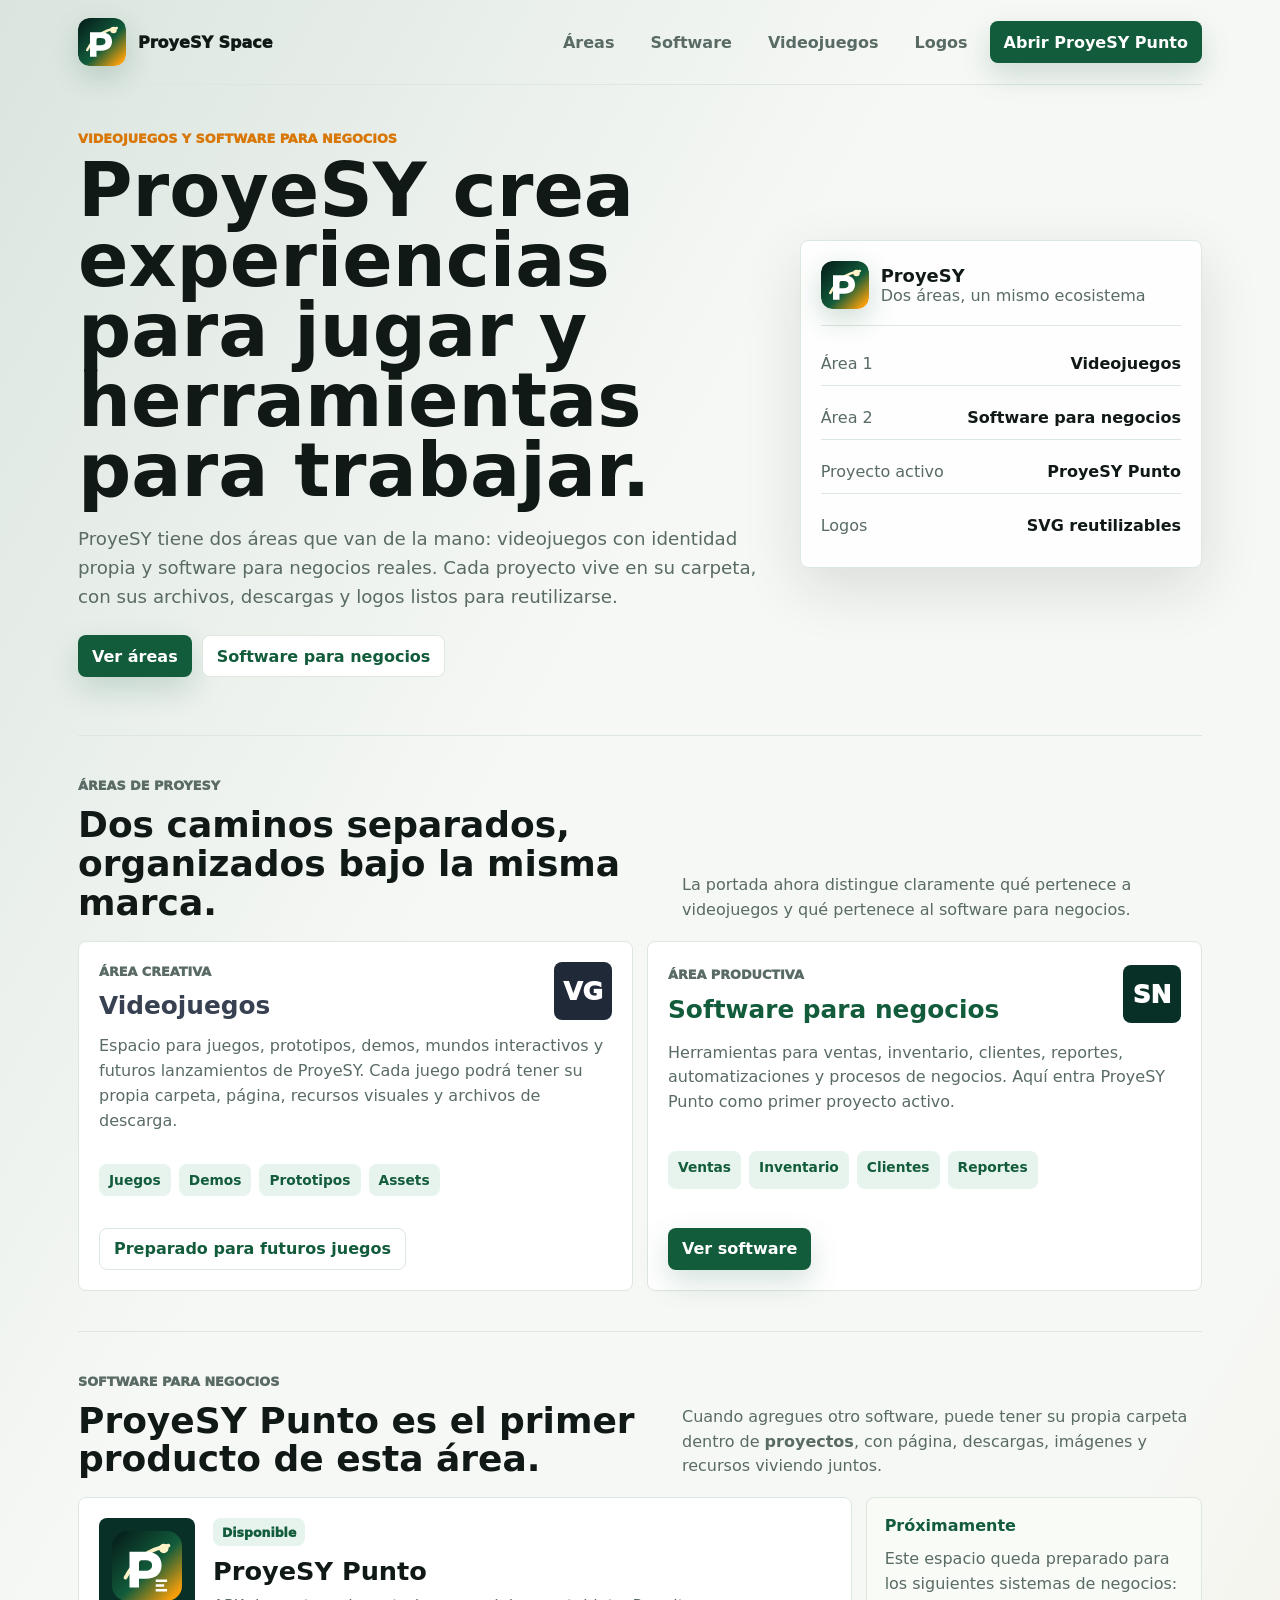
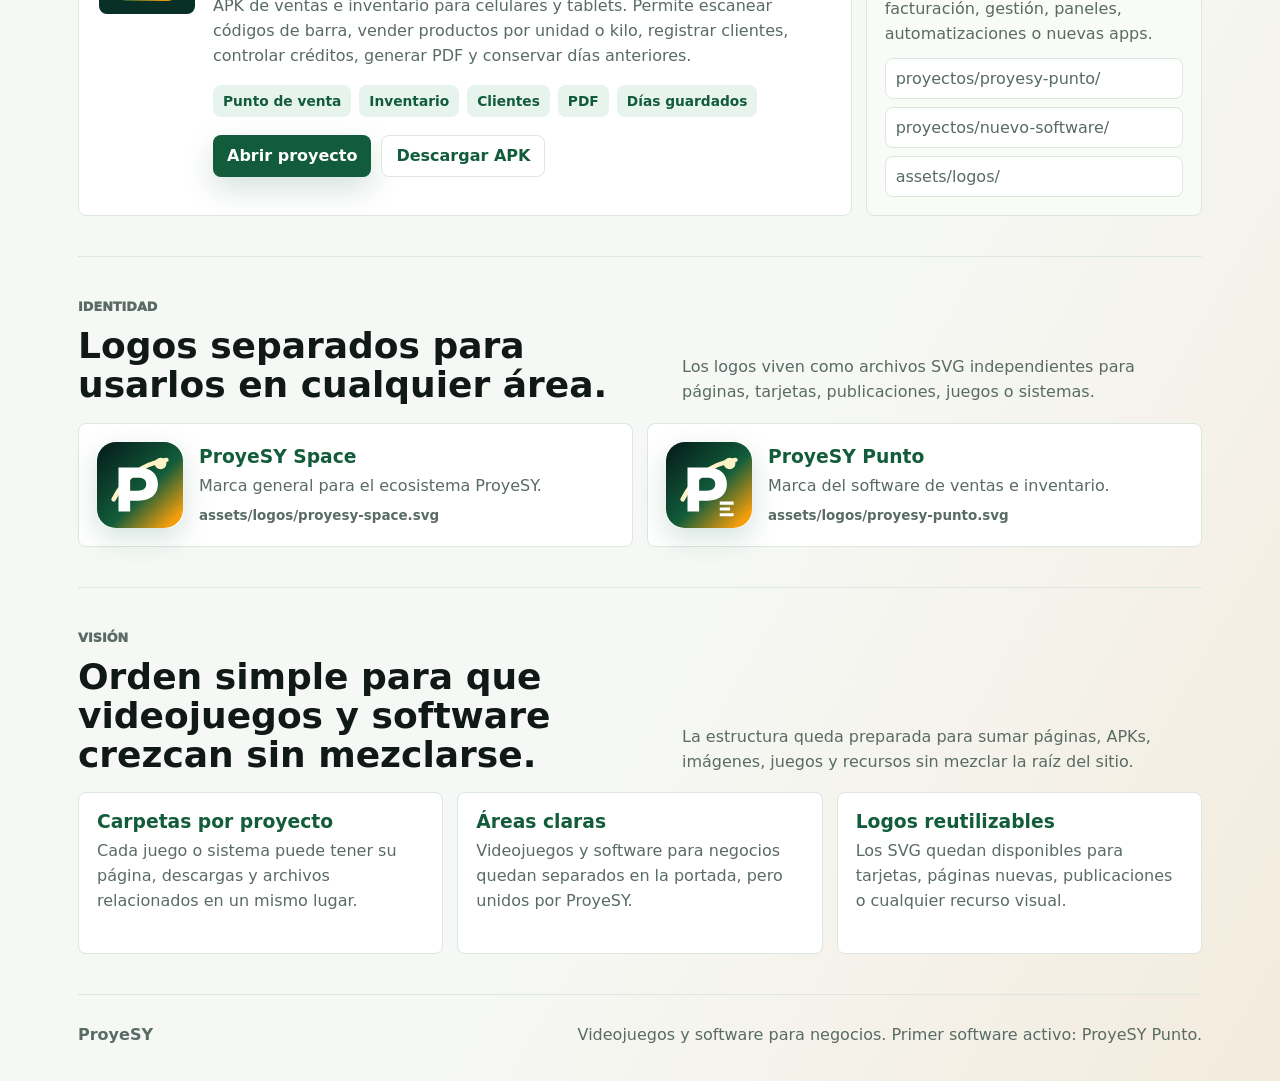
==== commit 07d39ea0: "v5" ====
--- a/index.html
+++ b/index.html
@@ -242,12 +242,71 @@
         gap: 14px;
       }
 
+      .area-card,
       .program-card,
       .quiet-card,
       .logo-card {
         background: var(--paper);
         border: 1px solid var(--line);
         border-radius: 8px;
+      }
+
+      .areas-grid {
+        display: grid;
+        grid-template-columns: repeat(2, minmax(0, 1fr));
+        gap: 14px;
+      }
+
+      .area-card {
+        display: grid;
+        gap: 14px;
+        min-height: 250px;
+        padding: 20px;
+      }
+
+      .area-top {
+        display: flex;
+        align-items: center;
+        justify-content: space-between;
+        gap: 14px;
+      }
+
+      .area-icon {
+        display: grid;
+        place-items: center;
+        width: 58px;
+        height: 58px;
+        color: #fff;
+        background: var(--deep);
+        border-radius: 8px;
+        font-size: 1.55rem;
+        font-weight: 950;
+      }
+
+      .area-card.games .area-icon {
+        background: #1f2937;
+      }
+
+      .area-card h3 {
+        margin: 0;
+        color: var(--green);
+        font-size: 1.55rem;
+      }
+
+      .area-card.games h3 {
+        color: #374151;
+      }
+
+      .area-card p {
+        color: var(--muted);
+        line-height: 1.55;
+      }
+
+      .area-links {
+        display: flex;
+        flex-wrap: wrap;
+        gap: 8px;
+        align-self: end;
       }
 
       .program-card {
@@ -422,6 +481,7 @@
         }
 
         .hero,
+        .areas-grid,
         .programs,
         .program-card,
         .logo-grid,
@@ -474,9 +534,10 @@
           <span>ProyeSY Space</span>
         </a>
         <nav aria-label="Navegación">
-          <a href="#programas">Programas</a>
+          <a href="#areas">Áreas</a>
+          <a href="#programas">Software</a>
+          <a href="#videojuegos">Videojuegos</a>
           <a href="#logos">Logos</a>
-          <a href="#vision">Visión</a>
           <a class="btn" href="proyectos/proyesy-punto/">Abrir ProyeSY Punto</a>
         </nav>
       </header>
@@ -484,43 +545,103 @@
       <main>
         <section class="hero">
           <div class="hero-copy">
-            <p class="eyebrow">Studio de software y herramientas digitales</p>
-            <h1>Un lugar claro para todos los proyectos ProyeSY.</h1>
+            <p class="eyebrow">Videojuegos y software para negocios</p>
+            <h1>ProyeSY crea experiencias para jugar y herramientas para trabajar.</h1>
             <p class="lead">
-              ProyeSY Space reúne apps, sistemas y herramientas para negocios reales. Cada proyecto tiene su carpeta,
-              su página, sus archivos y su identidad visual lista para reutilizarse.
+              ProyeSY tiene dos áreas que van de la mano: videojuegos con identidad propia y software para negocios reales.
+              Cada proyecto vive en su carpeta, con sus archivos, descargas y logos listos para reutilizarse.
             </p>
             <div class="hero-actions">
-              <a class="btn" href="#programas">Ver programas</a>
-              <a class="btn secondary" href="#logos">Ver logos separados</a>
+              <a class="btn" href="#areas">Ver áreas</a>
+              <a class="btn secondary" href="#programas">Software para negocios</a>
             </div>
           </div>
 
-          <aside class="catalog-panel" aria-label="Resumen del catálogo">
+          <aside class="catalog-panel" aria-label="Resumen de ProyeSY">
             <div class="panel-head">
               <img class="product-mark" src="assets/logos/proyesy-space.svg" alt="">
               <div>
-                <strong>ProyeSY Space</strong>
-                <span>Catálogo ordenado por proyectos</span>
+                <strong>ProyeSY</strong>
+                <span>Dos áreas, un mismo ecosistema</span>
               </div>
             </div>
             <div class="panel-rows">
+              <div class="row"><span>Área 1</span><strong>Videojuegos</strong></div>
+              <div class="row"><span>Área 2</span><strong>Software para negocios</strong></div>
               <div class="row"><span>Proyecto activo</span><strong>ProyeSY Punto</strong></div>
-              <div class="row"><span>Organización</span><strong>Carpetas por proyecto</strong></div>
               <div class="row"><span>Logos</span><strong>SVG reutilizables</strong></div>
-              <div class="row"><span>Catálogo</span><strong>Listo para crecer</strong></div>
             </div>
           </aside>
         </section>
 
+        <section id="areas">
+          <div class="section-head">
+            <div>
+              <p class="eyebrow">Áreas de ProyeSY</p>
+              <h2>Dos caminos separados, organizados bajo la misma marca.</h2>
+            </div>
+            <p>
+              La portada ahora distingue claramente qué pertenece a videojuegos y qué pertenece al software para negocios.
+            </p>
+          </div>
+
+          <div class="areas-grid">
+            <article class="area-card games" id="videojuegos">
+              <div class="area-top">
+                <div>
+                  <p class="eyebrow">Área creativa</p>
+                  <h3>Videojuegos</h3>
+                </div>
+                <div class="area-icon" aria-hidden="true">VG</div>
+              </div>
+              <p>
+                Espacio para juegos, prototipos, demos, mundos interactivos y futuros lanzamientos de ProyeSY.
+                Cada juego podrá tener su propia carpeta, página, recursos visuales y archivos de descarga.
+              </p>
+              <div class="chips">
+                <span>Juegos</span>
+                <span>Demos</span>
+                <span>Prototipos</span>
+                <span>Assets</span>
+              </div>
+              <div class="area-links">
+                <a class="btn secondary" href="#vision">Preparado para futuros juegos</a>
+              </div>
+            </article>
+
+            <article class="area-card" id="software-negocios">
+              <div class="area-top">
+                <div>
+                  <p class="eyebrow">Área productiva</p>
+                  <h3>Software para negocios</h3>
+                </div>
+                <div class="area-icon" aria-hidden="true">SN</div>
+              </div>
+              <p>
+                Herramientas para ventas, inventario, clientes, reportes, automatizaciones y procesos de negocios.
+                Aquí entra ProyeSY Punto como primer proyecto activo.
+              </p>
+              <div class="chips">
+                <span>Ventas</span>
+                <span>Inventario</span>
+                <span>Clientes</span>
+                <span>Reportes</span>
+              </div>
+              <div class="area-links">
+                <a class="btn" href="#programas">Ver software</a>
+              </div>
+            </article>
+          </div>
+        </section>
+
         <section id="programas">
           <div class="section-head">
             <div>
-              <p class="eyebrow">Programas</p>
-              <h2>El catálogo empieza con ProyeSY Punto.</h2>
+              <p class="eyebrow">Software para negocios</p>
+              <h2>ProyeSY Punto es el primer producto de esta área.</h2>
             </div>
             <p>
-              Cuando agregues otro proyecto, puede tener su propia carpeta dentro de <strong>proyectos</strong>,
+              Cuando agregues otro software, puede tener su propia carpeta dentro de <strong>proyectos</strong>,
               con página, descargas, imágenes y recursos viviendo juntos.
             </p>
           </div>
@@ -551,15 +672,15 @@
               </div>
             </article>
 
-            <aside class="quiet-card" aria-label="Próximos proyectos">
+            <aside class="quiet-card" aria-label="Próximos proyectos de software">
               <strong>Próximamente</strong>
               <p>
-                Este espacio queda preparado para los siguientes proyectos del ecosistema.
-                La portada puede crecer sin mezclar archivos de un proyecto con otro.
+                Este espacio queda preparado para los siguientes sistemas de negocios:
+                facturación, gestión, paneles, automatizaciones o nuevas apps.
               </p>
               <ul class="small-list">
                 <li>proyectos/proyesy-punto/</li>
-                <li>proyectos/nuevo-proyecto/</li>
+                <li>proyectos/nuevo-software/</li>
                 <li>assets/logos/</li>
               </ul>
             </aside>
@@ -570,10 +691,10 @@
           <div class="section-head">
             <div>
               <p class="eyebrow">Identidad</p>
-              <h2>Logos separados para usarlos donde los necesites.</h2>
+              <h2>Logos separados para usarlos en cualquier área.</h2>
             </div>
             <p>
-              Los logos ya no están dibujados dentro del HTML principal. Ahora viven como archivos SVG independientes.
+              Los logos viven como archivos SVG independientes para páginas, tarjetas, publicaciones, juegos o sistemas.
             </p>
           </div>
 
@@ -582,7 +703,7 @@
               <img src="assets/logos/proyesy-space.svg" alt="Logo de ProyeSY Space">
               <div>
                 <h3>ProyeSY Space</h3>
-                <p>Marca general del ecosistema y portada del catálogo.</p>
+                <p>Marca general para el ecosistema ProyeSY.</p>
                 <span class="logo-path">assets/logos/proyesy-space.svg</span>
               </div>
             </article>
@@ -591,7 +712,7 @@
               <img src="assets/logos/proyesy-punto.svg" alt="Logo de ProyeSY Punto">
               <div>
                 <h3>ProyeSY Punto</h3>
-                <p>Marca del proyecto de ventas e inventario.</p>
+                <p>Marca del software de ventas e inventario.</p>
                 <span class="logo-path">assets/logos/proyesy-punto.svg</span>
               </div>
             </article>
@@ -602,33 +723,33 @@
           <div class="section-head">
             <div>
               <p class="eyebrow">Visión</p>
-              <h2>Orden simple para que cada proyecto crezca por su cuenta.</h2>
+              <h2>Orden simple para que videojuegos y software crezcan sin mezclarse.</h2>
             </div>
             <p>
-              La estructura queda preparada para sumar más páginas, APKs, imágenes y recursos sin convertir la raíz del sitio en un cajón mezclado.
+              La estructura queda preparada para sumar páginas, APKs, imágenes, juegos y recursos sin mezclar la raíz del sitio.
             </p>
           </div>
 
           <div class="value-grid">
             <article class="value-card">
-              <h3>Una carpeta por proyecto</h3>
-              <p>Cada app puede tener su página, descargas y archivos relacionados en un mismo lugar.</p>
+              <h3>Carpetas por proyecto</h3>
+              <p>Cada juego o sistema puede tener su página, descargas y archivos relacionados en un mismo lugar.</p>
+            </article>
+            <article class="value-card">
+              <h3>Áreas claras</h3>
+              <p>Videojuegos y software para negocios quedan separados en la portada, pero unidos por ProyeSY.</p>
             </article>
             <article class="value-card">
               <h3>Logos reutilizables</h3>
               <p>Los SVG quedan disponibles para tarjetas, páginas nuevas, publicaciones o cualquier recurso visual.</p>
             </article>
-            <article class="value-card">
-              <h3>Portada más limpia</h3>
-              <p>El index funciona como catálogo principal, no como depósito de todos los archivos del sitio.</p>
-            </article>
           </div>
         </section>
       </main>
 
       <footer>
-        <strong>ProyeSY Space</strong>
-        <span>Studio y catálogo de programas. Primer producto: ProyeSY Punto.</span>
+        <strong>ProyeSY</strong>
+        <span>Videojuegos y software para negocios. Primer software activo: ProyeSY Punto.</span>
       </footer>
     </div>
   </body>
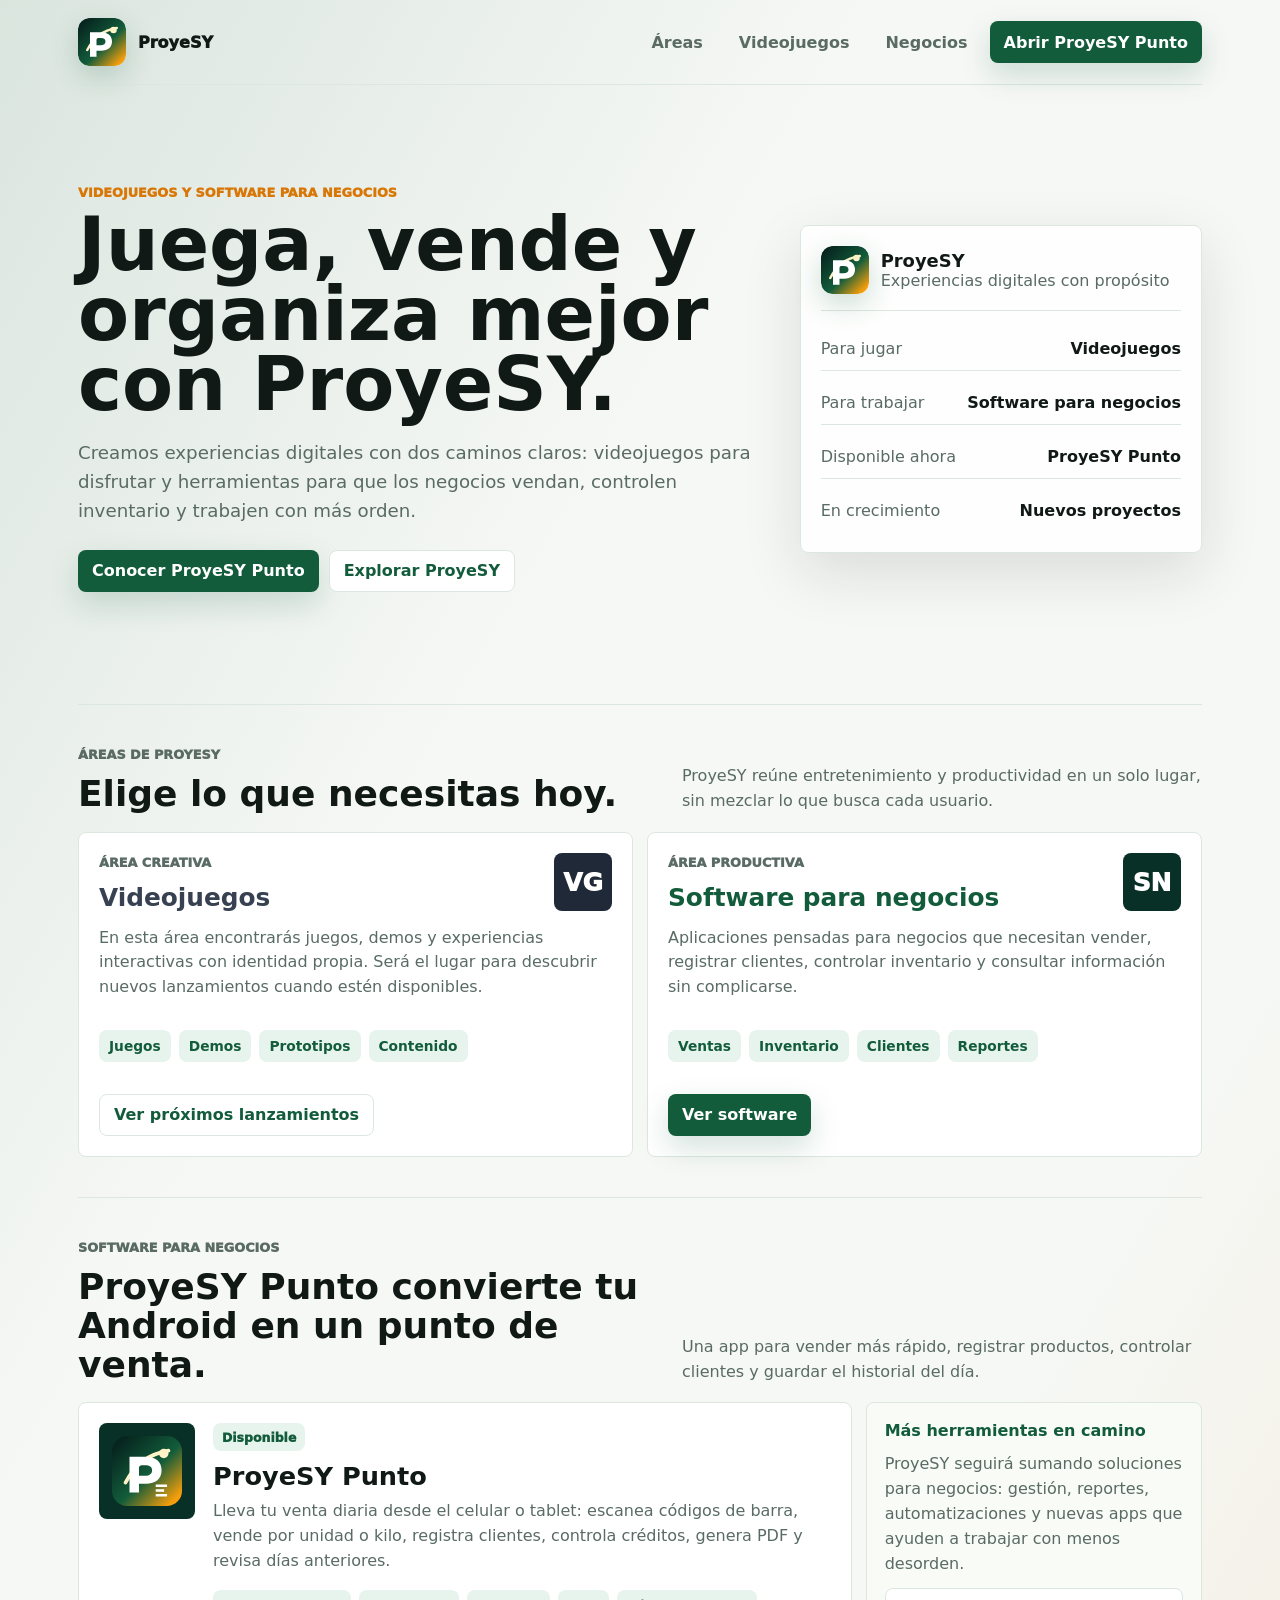
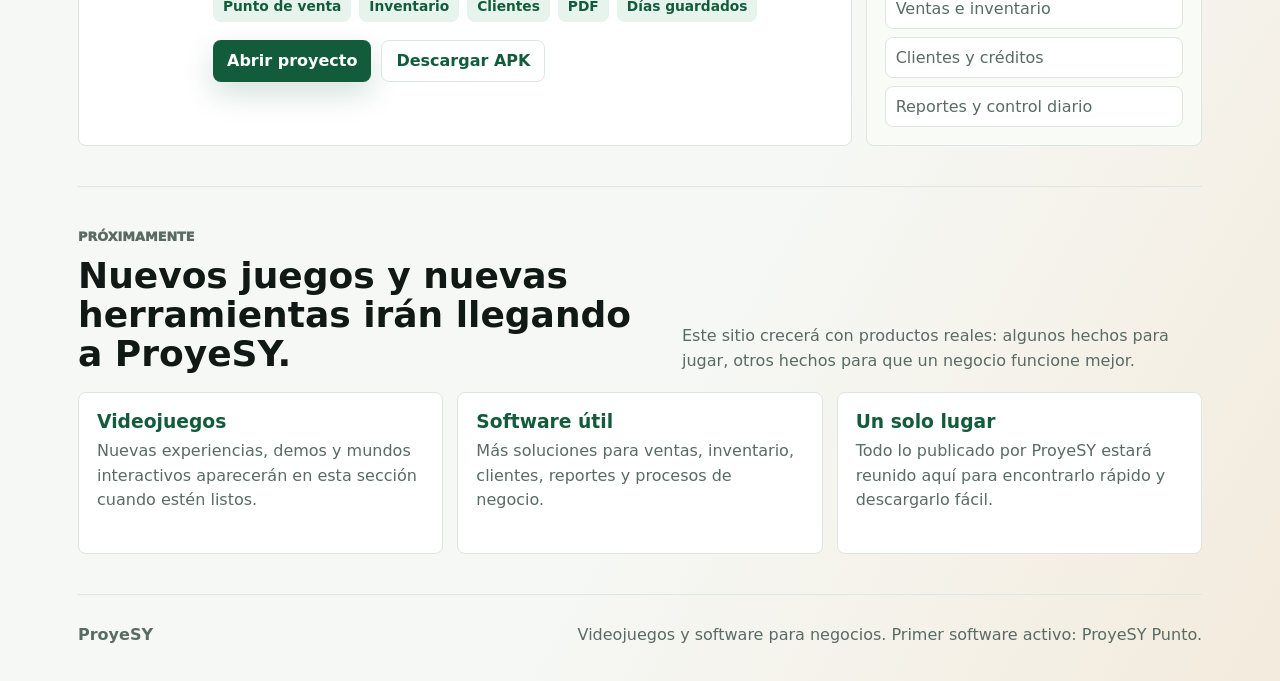
==== commit f0224200: "v6" ====
--- a/index.html
+++ b/index.html
@@ -3,7 +3,7 @@
   <head>
     <meta charset="utf-8">
     <meta name="viewport" content="width=device-width, initial-scale=1">
-    <title>ProyeSY Space</title>
+    <title>ProyeSY | Videojuegos y software para negocios</title>
     <style>
       :root {
         color-scheme: light;
@@ -529,15 +529,14 @@
   <body>
     <div class="wrap">
       <header>
-        <a class="brand" href="index.html" aria-label="Inicio de ProyeSY Space">
+        <a class="brand" href="index.html" aria-label="Inicio de ProyeSY">
           <img src="assets/logos/proyesy-space.svg" alt="">
-          <span>ProyeSY Space</span>
+          <span>ProyeSY</span>
         </a>
         <nav aria-label="Navegación">
           <a href="#areas">Áreas</a>
-          <a href="#programas">Software</a>
           <a href="#videojuegos">Videojuegos</a>
-          <a href="#logos">Logos</a>
+          <a href="#programas">Negocios</a>
           <a class="btn" href="proyectos/proyesy-punto/">Abrir ProyeSY Punto</a>
         </nav>
       </header>
@@ -546,14 +545,14 @@
         <section class="hero">
           <div class="hero-copy">
             <p class="eyebrow">Videojuegos y software para negocios</p>
-            <h1>ProyeSY crea experiencias para jugar y herramientas para trabajar.</h1>
+            <h1>Juega, vende y organiza mejor con ProyeSY.</h1>
             <p class="lead">
-              ProyeSY tiene dos áreas que van de la mano: videojuegos con identidad propia y software para negocios reales.
-              Cada proyecto vive en su carpeta, con sus archivos, descargas y logos listos para reutilizarse.
+              Creamos experiencias digitales con dos caminos claros: videojuegos para disfrutar y herramientas
+              para que los negocios vendan, controlen inventario y trabajen con más orden.
             </p>
             <div class="hero-actions">
-              <a class="btn" href="#areas">Ver áreas</a>
-              <a class="btn secondary" href="#programas">Software para negocios</a>
+              <a class="btn" href="proyectos/proyesy-punto/">Conocer ProyeSY Punto</a>
+              <a class="btn secondary" href="#areas">Explorar ProyeSY</a>
             </div>
           </div>
 
@@ -562,14 +561,14 @@
               <img class="product-mark" src="assets/logos/proyesy-space.svg" alt="">
               <div>
                 <strong>ProyeSY</strong>
-                <span>Dos áreas, un mismo ecosistema</span>
+                <span>Experiencias digitales con propósito</span>
               </div>
             </div>
             <div class="panel-rows">
-              <div class="row"><span>Área 1</span><strong>Videojuegos</strong></div>
-              <div class="row"><span>Área 2</span><strong>Software para negocios</strong></div>
-              <div class="row"><span>Proyecto activo</span><strong>ProyeSY Punto</strong></div>
-              <div class="row"><span>Logos</span><strong>SVG reutilizables</strong></div>
+              <div class="row"><span>Para jugar</span><strong>Videojuegos</strong></div>
+              <div class="row"><span>Para trabajar</span><strong>Software para negocios</strong></div>
+              <div class="row"><span>Disponible ahora</span><strong>ProyeSY Punto</strong></div>
+              <div class="row"><span>En crecimiento</span><strong>Nuevos proyectos</strong></div>
             </div>
           </aside>
         </section>
@@ -578,10 +577,10 @@
           <div class="section-head">
             <div>
               <p class="eyebrow">Áreas de ProyeSY</p>
-              <h2>Dos caminos separados, organizados bajo la misma marca.</h2>
+              <h2>Elige lo que necesitas hoy.</h2>
             </div>
             <p>
-              La portada ahora distingue claramente qué pertenece a videojuegos y qué pertenece al software para negocios.
+              ProyeSY reúne entretenimiento y productividad en un solo lugar, sin mezclar lo que busca cada usuario.
             </p>
           </div>
 
@@ -595,17 +594,17 @@
                 <div class="area-icon" aria-hidden="true">VG</div>
               </div>
               <p>
-                Espacio para juegos, prototipos, demos, mundos interactivos y futuros lanzamientos de ProyeSY.
-                Cada juego podrá tener su propia carpeta, página, recursos visuales y archivos de descarga.
+                En esta área encontrarás juegos, demos y experiencias interactivas con identidad propia.
+                Será el lugar para descubrir nuevos lanzamientos cuando estén disponibles.
               </p>
               <div class="chips">
                 <span>Juegos</span>
                 <span>Demos</span>
                 <span>Prototipos</span>
-                <span>Assets</span>
+                <span>Contenido</span>
               </div>
               <div class="area-links">
-                <a class="btn secondary" href="#vision">Preparado para futuros juegos</a>
+                <a class="btn secondary" href="#vision">Ver próximos lanzamientos</a>
               </div>
             </article>
 
@@ -618,8 +617,8 @@
                 <div class="area-icon" aria-hidden="true">SN</div>
               </div>
               <p>
-                Herramientas para ventas, inventario, clientes, reportes, automatizaciones y procesos de negocios.
-                Aquí entra ProyeSY Punto como primer proyecto activo.
+                Aplicaciones pensadas para negocios que necesitan vender, registrar clientes, controlar inventario
+                y consultar información sin complicarse.
               </p>
               <div class="chips">
                 <span>Ventas</span>
@@ -638,11 +637,10 @@
           <div class="section-head">
             <div>
               <p class="eyebrow">Software para negocios</p>
-              <h2>ProyeSY Punto es el primer producto de esta área.</h2>
+              <h2>ProyeSY Punto convierte tu Android en un punto de venta.</h2>
             </div>
             <p>
-              Cuando agregues otro software, puede tener su propia carpeta dentro de <strong>proyectos</strong>,
-              con página, descargas, imágenes y recursos viviendo juntos.
+              Una app para vender más rápido, registrar productos, controlar clientes y guardar el historial del día.
             </p>
           </div>
 
@@ -655,8 +653,8 @@
                 <span class="status">Disponible</span>
                 <h3>ProyeSY Punto</h3>
                 <p>
-                  APK de ventas e inventario para celulares y tablets. Permite escanear códigos de barra,
-                  vender productos por unidad o kilo, registrar clientes, controlar créditos, generar PDF y conservar días anteriores.
+                  Lleva tu venta diaria desde el celular o tablet: escanea códigos de barra, vende por unidad o kilo,
+                  registra clientes, controla créditos, genera PDF y revisa días anteriores.
                 </p>
                 <div class="chips">
                   <span>Punto de venta</span>
@@ -673,75 +671,43 @@
             </article>
 
             <aside class="quiet-card" aria-label="Próximos proyectos de software">
-              <strong>Próximamente</strong>
+              <strong>Más herramientas en camino</strong>
               <p>
-                Este espacio queda preparado para los siguientes sistemas de negocios:
-                facturación, gestión, paneles, automatizaciones o nuevas apps.
+                ProyeSY seguirá sumando soluciones para negocios: gestión, reportes, automatizaciones y nuevas apps
+                que ayuden a trabajar con menos desorden.
               </p>
               <ul class="small-list">
-                <li>proyectos/proyesy-punto/</li>
-                <li>proyectos/nuevo-software/</li>
-                <li>assets/logos/</li>
+                <li>Ventas e inventario</li>
+                <li>Clientes y créditos</li>
+                <li>Reportes y control diario</li>
               </ul>
             </aside>
           </div>
         </section>
 
-        <section id="logos">
-          <div class="section-head">
-            <div>
-              <p class="eyebrow">Identidad</p>
-              <h2>Logos separados para usarlos en cualquier área.</h2>
-            </div>
-            <p>
-              Los logos viven como archivos SVG independientes para páginas, tarjetas, publicaciones, juegos o sistemas.
-            </p>
-          </div>
-
-          <div class="logo-grid">
-            <article class="logo-card">
-              <img src="assets/logos/proyesy-space.svg" alt="Logo de ProyeSY Space">
-              <div>
-                <h3>ProyeSY Space</h3>
-                <p>Marca general para el ecosistema ProyeSY.</p>
-                <span class="logo-path">assets/logos/proyesy-space.svg</span>
-              </div>
-            </article>
-
-            <article class="logo-card">
-              <img src="assets/logos/proyesy-punto.svg" alt="Logo de ProyeSY Punto">
-              <div>
-                <h3>ProyeSY Punto</h3>
-                <p>Marca del software de ventas e inventario.</p>
-                <span class="logo-path">assets/logos/proyesy-punto.svg</span>
-              </div>
-            </article>
-          </div>
-        </section>
-
         <section id="vision">
           <div class="section-head">
             <div>
-              <p class="eyebrow">Visión</p>
-              <h2>Orden simple para que videojuegos y software crezcan sin mezclarse.</h2>
+              <p class="eyebrow">Próximamente</p>
+              <h2>Nuevos juegos y nuevas herramientas irán llegando a ProyeSY.</h2>
             </div>
             <p>
-              La estructura queda preparada para sumar páginas, APKs, imágenes, juegos y recursos sin mezclar la raíz del sitio.
+              Este sitio crecerá con productos reales: algunos hechos para jugar, otros hechos para que un negocio funcione mejor.
             </p>
           </div>
 
           <div class="value-grid">
             <article class="value-card">
-              <h3>Carpetas por proyecto</h3>
-              <p>Cada juego o sistema puede tener su página, descargas y archivos relacionados en un mismo lugar.</p>
+              <h3>Videojuegos</h3>
+              <p>Nuevas experiencias, demos y mundos interactivos aparecerán en esta sección cuando estén listos.</p>
             </article>
             <article class="value-card">
-              <h3>Áreas claras</h3>
-              <p>Videojuegos y software para negocios quedan separados en la portada, pero unidos por ProyeSY.</p>
+              <h3>Software útil</h3>
+              <p>Más soluciones para ventas, inventario, clientes, reportes y procesos de negocio.</p>
             </article>
             <article class="value-card">
-              <h3>Logos reutilizables</h3>
-              <p>Los SVG quedan disponibles para tarjetas, páginas nuevas, publicaciones o cualquier recurso visual.</p>
+              <h3>Un solo lugar</h3>
+              <p>Todo lo publicado por ProyeSY estará reunido aquí para encontrarlo rápido y descargarlo fácil.</p>
             </article>
           </div>
         </section>
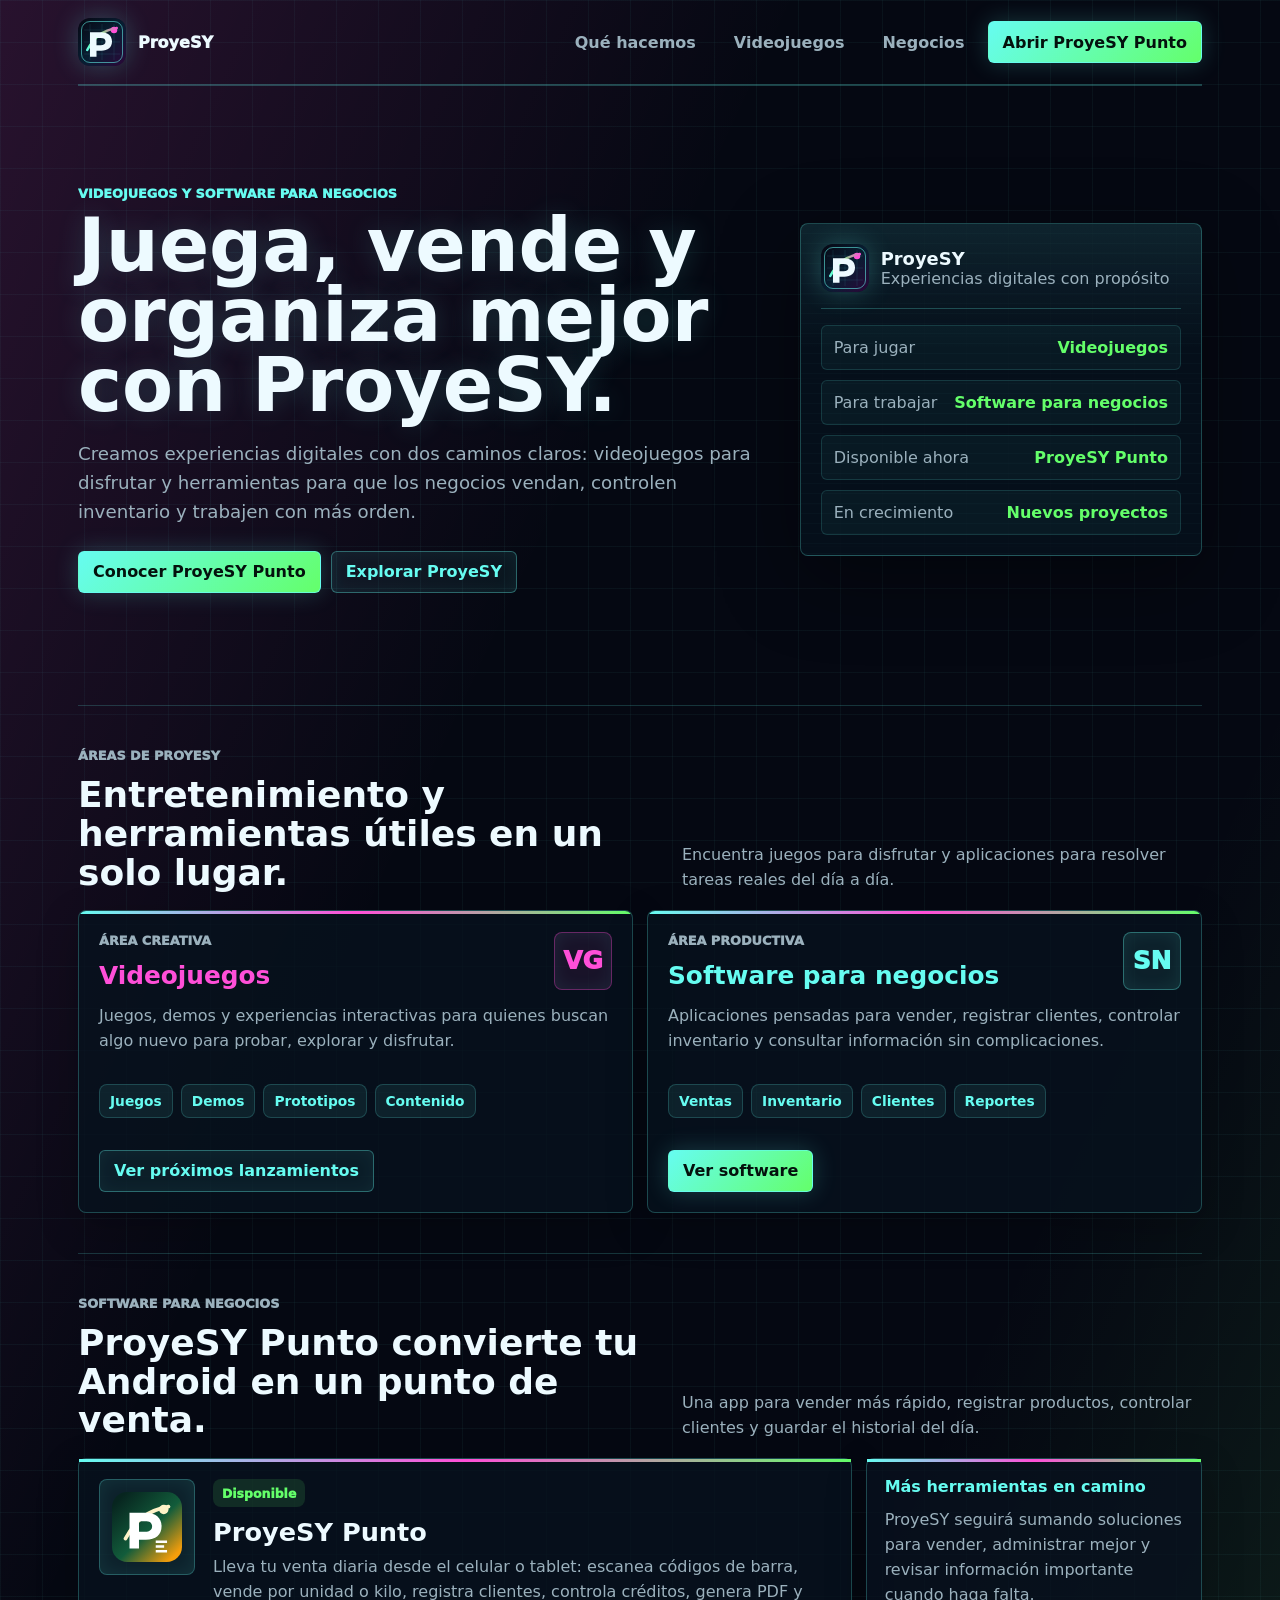
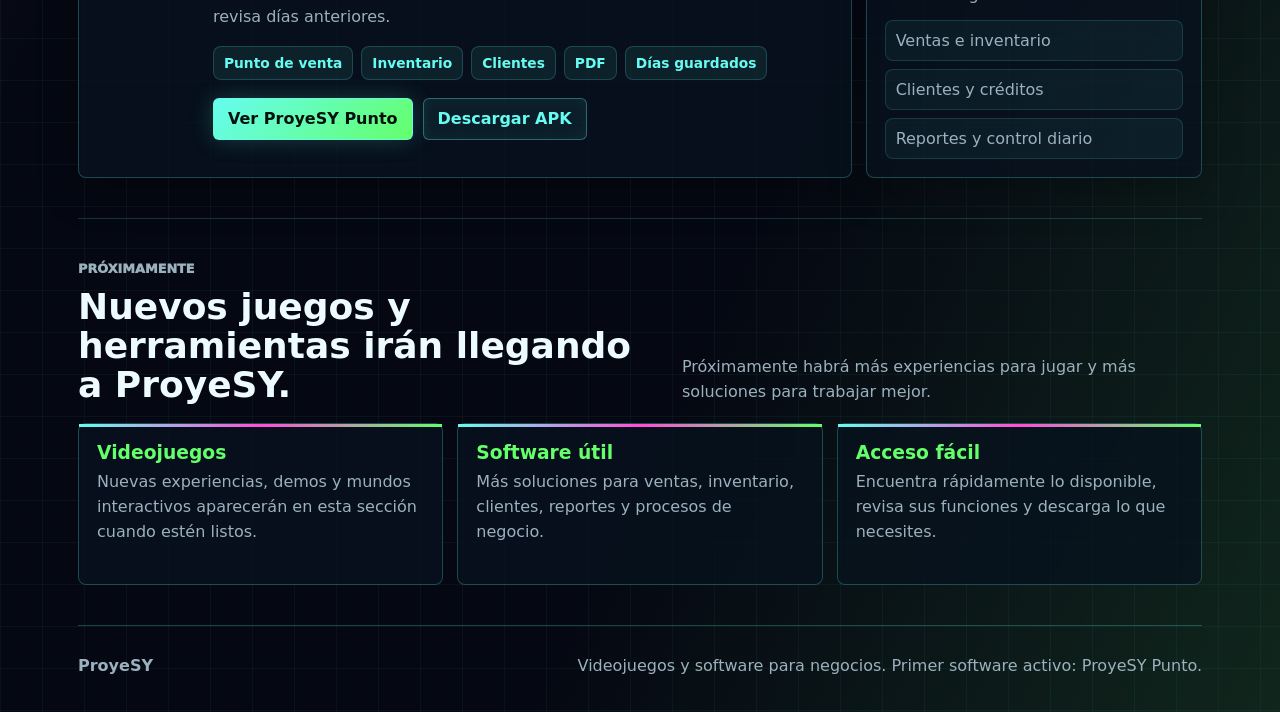
==== commit dd2da495: "vp v" ====
--- a/index.html
+++ b/index.html
@@ -6,18 +6,20 @@
     <title>ProyeSY | Videojuegos y software para negocios</title>
     <style>
       :root {
-        color-scheme: light;
-        --ink: #101916;
-        --muted: #596b64;
-        --line: #dce7e0;
-        --paper: #ffffff;
-        --bg: #f6f8f5;
-        --green: #125c3b;
-        --deep: #083027;
-        --mint: #e7f3ed;
-        --amber: #d97706;
-        --gold: #f59e0b;
-        --shadow: 0 20px 60px rgba(16, 25, 22, 0.12);
+        color-scheme: dark;
+        --ink: #edfaff;
+        --muted: #9bb1bd;
+        --line: rgba(102, 252, 241, 0.24);
+        --paper: rgba(7, 18, 30, 0.78);
+        --bg: #050812;
+        --green: #64ff6a;
+        --cyan: #66fcf1;
+        --blue: #4f8cff;
+        --magenta: #ff4fd8;
+        --amber: #ffd166;
+        --deep: #09121f;
+        --mint: rgba(100, 255, 106, 0.12);
+        --shadow: 0 22px 80px rgba(0, 0, 0, 0.38);
         font-family: Inter, ui-sans-serif, system-ui, -apple-system, BlinkMacSystemFont, "Segoe UI", sans-serif;
       }
 
@@ -30,9 +32,12 @@
         color: var(--ink);
         overflow-x: hidden;
         background:
-          linear-gradient(120deg, rgba(18, 92, 59, 0.12), transparent 34%),
-          linear-gradient(300deg, rgba(217, 119, 6, 0.10), transparent 30%),
+          linear-gradient(rgba(102, 252, 241, 0.045) 1px, transparent 1px),
+          linear-gradient(90deg, rgba(102, 252, 241, 0.045) 1px, transparent 1px),
+          linear-gradient(115deg, rgba(255, 79, 216, 0.14), transparent 34%),
+          linear-gradient(295deg, rgba(100, 255, 106, 0.12), transparent 32%),
           var(--bg);
+        background-size: 42px 42px, 42px 42px, auto, auto;
       }
 
       a { color: inherit; }
@@ -49,6 +54,7 @@
         justify-content: space-between;
         gap: 18px;
         padding: 18px 0;
+        border-bottom: 1px solid var(--line);
       }
 
       .brand {
@@ -58,6 +64,7 @@
         min-width: 0;
         font-weight: 950;
         text-decoration: none;
+        letter-spacing: 0;
       }
 
       .brand img,
@@ -66,7 +73,7 @@
         height: 48px;
         flex: 0 0 48px;
         border-radius: 12px;
-        box-shadow: 0 10px 28px rgba(18, 92, 59, 0.20);
+        box-shadow: 0 0 26px rgba(102, 252, 241, 0.24);
       }
 
       nav {
@@ -83,26 +90,34 @@
         justify-content: center;
         min-height: 42px;
         padding: 0 14px;
-        border-radius: 8px;
+        border-radius: 6px;
         font-weight: 900;
         text-decoration: none;
       }
 
       nav a {
         color: var(--muted);
+        border: 1px solid transparent;
+      }
+
+      nav a:hover {
+        color: var(--cyan);
+        border-color: rgba(102, 252, 241, 0.22);
+        background: rgba(102, 252, 241, 0.06);
       }
 
       .btn {
-        color: #fff;
-        background: var(--green);
-        box-shadow: 0 12px 30px rgba(18, 92, 59, 0.18);
+        color: #04110d;
+        background: linear-gradient(135deg, var(--cyan), var(--green));
+        border: 1px solid rgba(102, 252, 241, 0.72);
+        box-shadow: 0 0 24px rgba(102, 252, 241, 0.20);
       }
 
       .btn.secondary {
-        color: var(--green);
-        background: #fff;
-        border: 1px solid var(--line);
-        box-shadow: none;
+        color: var(--cyan);
+        background: rgba(102, 252, 241, 0.06);
+        border: 1px solid rgba(102, 252, 241, 0.35);
+        box-shadow: inset 0 0 18px rgba(102, 252, 241, 0.06);
       }
 
       .hero {
@@ -122,7 +137,7 @@
 
       .eyebrow {
         margin: 0 0 10px;
-        color: var(--amber);
+        color: var(--cyan);
         font-size: 0.8rem;
         font-weight: 950;
         letter-spacing: 0;
@@ -139,6 +154,7 @@
         font-size: 4.65rem;
         line-height: 0.94;
         letter-spacing: 0;
+        text-shadow: 0 0 28px rgba(102, 252, 241, 0.16);
       }
 
       h2 {
@@ -168,14 +184,32 @@
       }
 
       .catalog-panel {
+        position: relative;
         padding: 20px;
-        background: rgba(255, 255, 255, 0.82);
+        background:
+          linear-gradient(180deg, rgba(102, 252, 241, 0.09), transparent 38%),
+          rgba(6, 16, 28, 0.88);
         border: 1px solid var(--line);
         border-radius: 8px;
         box-shadow: var(--shadow);
+        overflow: hidden;
+      }
+
+      .catalog-panel::before {
+        content: "";
+        position: absolute;
+        inset: 0;
+        pointer-events: none;
+        background: repeating-linear-gradient(
+          180deg,
+          transparent 0,
+          transparent 9px,
+          rgba(102, 252, 241, 0.045) 10px
+        );
       }
 
       .panel-head {
+        position: relative;
         display: flex;
         align-items: center;
         gap: 12px;
@@ -186,6 +220,7 @@
       .panel-head strong {
         display: block;
         font-size: 1.12rem;
+        color: var(--ink);
       }
 
       .panel-head span,
@@ -196,6 +231,7 @@
       }
 
       .panel-rows {
+        position: relative;
         display: grid;
         gap: 10px;
         margin-top: 16px;
@@ -205,21 +241,24 @@
         display: flex;
         justify-content: space-between;
         gap: 14px;
-        padding: 12px 0;
-        border-bottom: 1px solid var(--line);
+        padding: 12px;
+        background: rgba(102, 252, 241, 0.045);
+        border: 1px solid rgba(102, 252, 241, 0.14);
+        border-radius: 6px;
       }
 
       .row:last-child {
-        border-bottom: 0;
+        border-bottom: 1px solid rgba(102, 252, 241, 0.14);
       }
 
       .row strong {
+        color: var(--green);
         text-align: right;
       }
 
       section {
         padding: 40px 0;
-        border-top: 1px solid var(--line);
+        border-top: 1px solid rgba(102, 252, 241, 0.18);
       }
 
       .section-head {
@@ -249,6 +288,7 @@
         background: var(--paper);
         border: 1px solid var(--line);
         border-radius: 8px;
+        box-shadow: 0 14px 42px rgba(0, 0, 0, 0.22);
       }
 
       .areas-grid {
@@ -262,6 +302,19 @@
         gap: 14px;
         min-height: 250px;
         padding: 20px;
+        position: relative;
+        overflow: hidden;
+      }
+
+      .area-card::before,
+      .program-card::before,
+      .quiet-card::before,
+      .value-card::before {
+        content: "";
+        height: 3px;
+        background: linear-gradient(90deg, var(--cyan), var(--magenta), var(--green));
+        position: absolute;
+        inset: 0 0 auto;
       }
 
       .area-top {
@@ -276,25 +329,29 @@
         place-items: center;
         width: 58px;
         height: 58px;
-        color: #fff;
-        background: var(--deep);
+        color: var(--cyan);
+        background: rgba(102, 252, 241, 0.08);
+        border: 1px solid rgba(102, 252, 241, 0.35);
         border-radius: 8px;
         font-size: 1.55rem;
         font-weight: 950;
+        box-shadow: inset 0 0 18px rgba(102, 252, 241, 0.08);
       }
 
       .area-card.games .area-icon {
-        background: #1f2937;
+        color: var(--magenta);
+        background: rgba(255, 79, 216, 0.08);
+        border-color: rgba(255, 79, 216, 0.34);
       }
 
       .area-card h3 {
         margin: 0;
-        color: var(--green);
+        color: var(--cyan);
         font-size: 1.55rem;
       }
 
       .area-card.games h3 {
-        color: #374151;
+        color: var(--magenta);
       }
 
       .area-card p {
@@ -310,6 +367,7 @@
       }
 
       .program-card {
+        position: relative;
         display: grid;
         grid-template-columns: auto minmax(0, 1fr);
         gap: 18px;
@@ -321,8 +379,10 @@
         place-items: center;
         width: 96px;
         height: 96px;
-        background: var(--deep);
+        background: rgba(102, 252, 241, 0.08);
+        border: 1px solid rgba(102, 252, 241, 0.28);
         border-radius: 8px;
+        box-shadow: inset 0 0 20px rgba(102, 252, 241, 0.08);
       }
 
       .product-logo-box img {
@@ -346,6 +406,7 @@
       .program-card h3 {
         margin-bottom: 8px;
         font-size: 1.6rem;
+        color: var(--ink);
       }
 
       .program-card p,
@@ -364,8 +425,9 @@
 
       .chips span {
         padding: 8px 10px;
-        color: var(--green);
-        background: var(--mint);
+        color: var(--cyan);
+        background: rgba(102, 252, 241, 0.08);
+        border: 1px solid rgba(102, 252, 241, 0.18);
         border-radius: 8px;
         font-size: 0.86rem;
         font-weight: 900;
@@ -373,14 +435,15 @@
 
       .quiet-card {
         display: grid;
+        position: relative;
         align-content: start;
         gap: 12px;
         padding: 18px;
-        background: #f9fbf7;
+        background: rgba(9, 18, 31, 0.76);
       }
 
       .quiet-card strong {
-        color: var(--green);
+        color: var(--cyan);
       }
 
       .small-list {
@@ -394,8 +457,8 @@
       .small-list li {
         padding: 10px;
         color: var(--muted);
-        background: #fff;
-        border: 1px solid var(--line);
+        background: rgba(102, 252, 241, 0.05);
+        border: 1px solid rgba(102, 252, 241, 0.14);
         border-radius: 8px;
       }
 
@@ -440,6 +503,7 @@
       }
 
       .value-card {
+        position: relative;
         min-height: 162px;
         padding: 18px;
         background: var(--paper);
@@ -459,6 +523,7 @@
         padding-top: 28px;
         border-top: 1px solid var(--line);
         line-height: 1.5;
+        color: var(--muted);
       }
 
       @media (max-width: 860px) {
@@ -534,7 +599,7 @@
           <span>ProyeSY</span>
         </a>
         <nav aria-label="Navegación">
-          <a href="#areas">Áreas</a>
+          <a href="#areas">Qué hacemos</a>
           <a href="#videojuegos">Videojuegos</a>
           <a href="#programas">Negocios</a>
           <a class="btn" href="proyectos/proyesy-punto/">Abrir ProyeSY Punto</a>
@@ -577,10 +642,10 @@
           <div class="section-head">
             <div>
               <p class="eyebrow">Áreas de ProyeSY</p>
-              <h2>Elige lo que necesitas hoy.</h2>
+              <h2>Entretenimiento y herramientas útiles en un solo lugar.</h2>
             </div>
             <p>
-              ProyeSY reúne entretenimiento y productividad en un solo lugar, sin mezclar lo que busca cada usuario.
+              Encuentra juegos para disfrutar y aplicaciones para resolver tareas reales del día a día.
             </p>
           </div>
 
@@ -594,8 +659,8 @@
                 <div class="area-icon" aria-hidden="true">VG</div>
               </div>
               <p>
-                En esta área encontrarás juegos, demos y experiencias interactivas con identidad propia.
-                Será el lugar para descubrir nuevos lanzamientos cuando estén disponibles.
+                Juegos, demos y experiencias interactivas para quienes buscan algo nuevo para probar,
+                explorar y disfrutar.
               </p>
               <div class="chips">
                 <span>Juegos</span>
@@ -617,8 +682,8 @@
                 <div class="area-icon" aria-hidden="true">SN</div>
               </div>
               <p>
-                Aplicaciones pensadas para negocios que necesitan vender, registrar clientes, controlar inventario
-                y consultar información sin complicarse.
+                Aplicaciones pensadas para vender, registrar clientes, controlar inventario y consultar
+                información sin complicaciones.
               </p>
               <div class="chips">
                 <span>Ventas</span>
@@ -664,7 +729,7 @@
                   <span>Días guardados</span>
                 </div>
                 <div class="card-actions">
-                  <a class="btn" href="proyectos/proyesy-punto/">Abrir proyecto</a>
+                  <a class="btn" href="proyectos/proyesy-punto/">Ver ProyeSY Punto</a>
                   <a class="btn secondary" href="proyectos/proyesy-punto/ProyeSYPunto.apk">Descargar APK</a>
                 </div>
               </div>
@@ -673,8 +738,8 @@
             <aside class="quiet-card" aria-label="Próximos proyectos de software">
               <strong>Más herramientas en camino</strong>
               <p>
-                ProyeSY seguirá sumando soluciones para negocios: gestión, reportes, automatizaciones y nuevas apps
-                que ayuden a trabajar con menos desorden.
+                ProyeSY seguirá sumando soluciones para vender, administrar mejor y revisar información importante
+                cuando haga falta.
               </p>
               <ul class="small-list">
                 <li>Ventas e inventario</li>
@@ -689,10 +754,10 @@
           <div class="section-head">
             <div>
               <p class="eyebrow">Próximamente</p>
-              <h2>Nuevos juegos y nuevas herramientas irán llegando a ProyeSY.</h2>
+              <h2>Nuevos juegos y herramientas irán llegando a ProyeSY.</h2>
             </div>
             <p>
-              Este sitio crecerá con productos reales: algunos hechos para jugar, otros hechos para que un negocio funcione mejor.
+              Próximamente habrá más experiencias para jugar y más soluciones para trabajar mejor.
             </p>
           </div>
 
@@ -706,8 +771,8 @@
               <p>Más soluciones para ventas, inventario, clientes, reportes y procesos de negocio.</p>
             </article>
             <article class="value-card">
-              <h3>Un solo lugar</h3>
-              <p>Todo lo publicado por ProyeSY estará reunido aquí para encontrarlo rápido y descargarlo fácil.</p>
+              <h3>Acceso fácil</h3>
+              <p>Encuentra rápidamente lo disponible, revisa sus funciones y descarga lo que necesites.</p>
             </article>
           </div>
         </section>
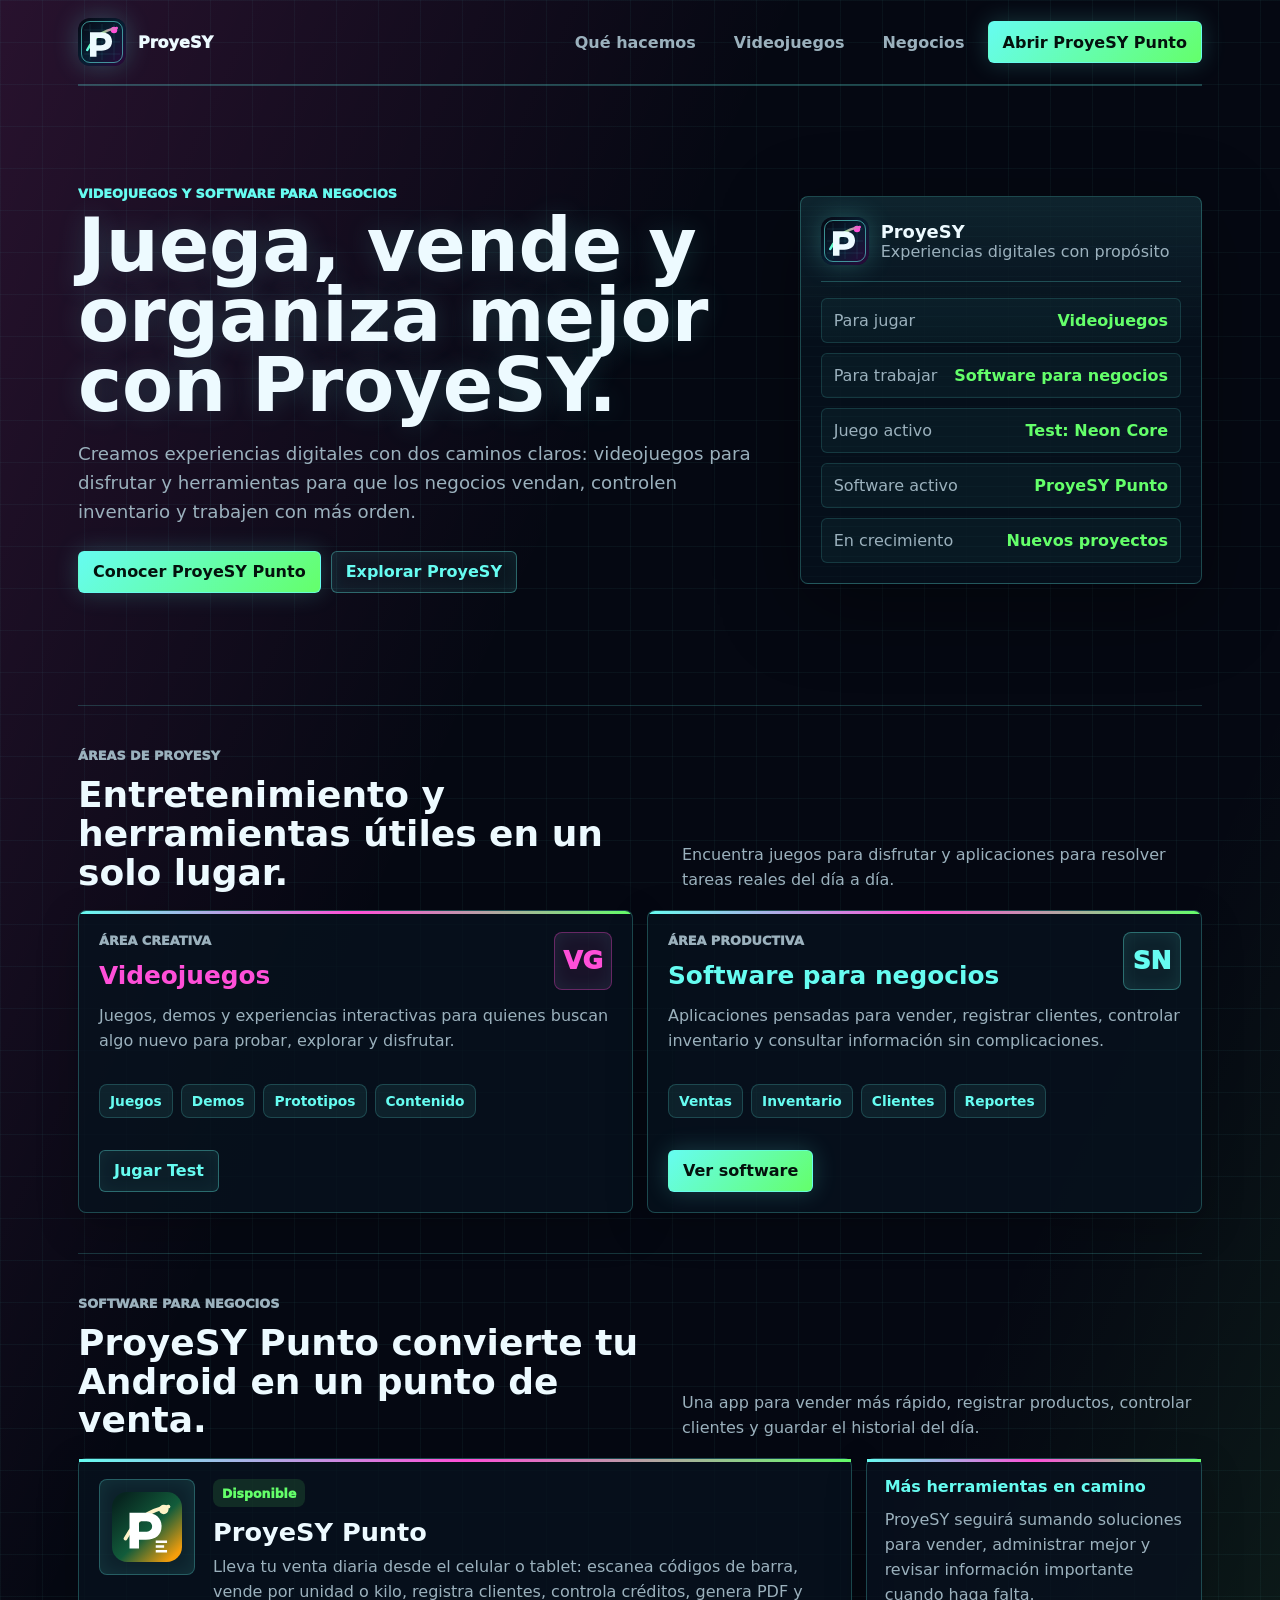
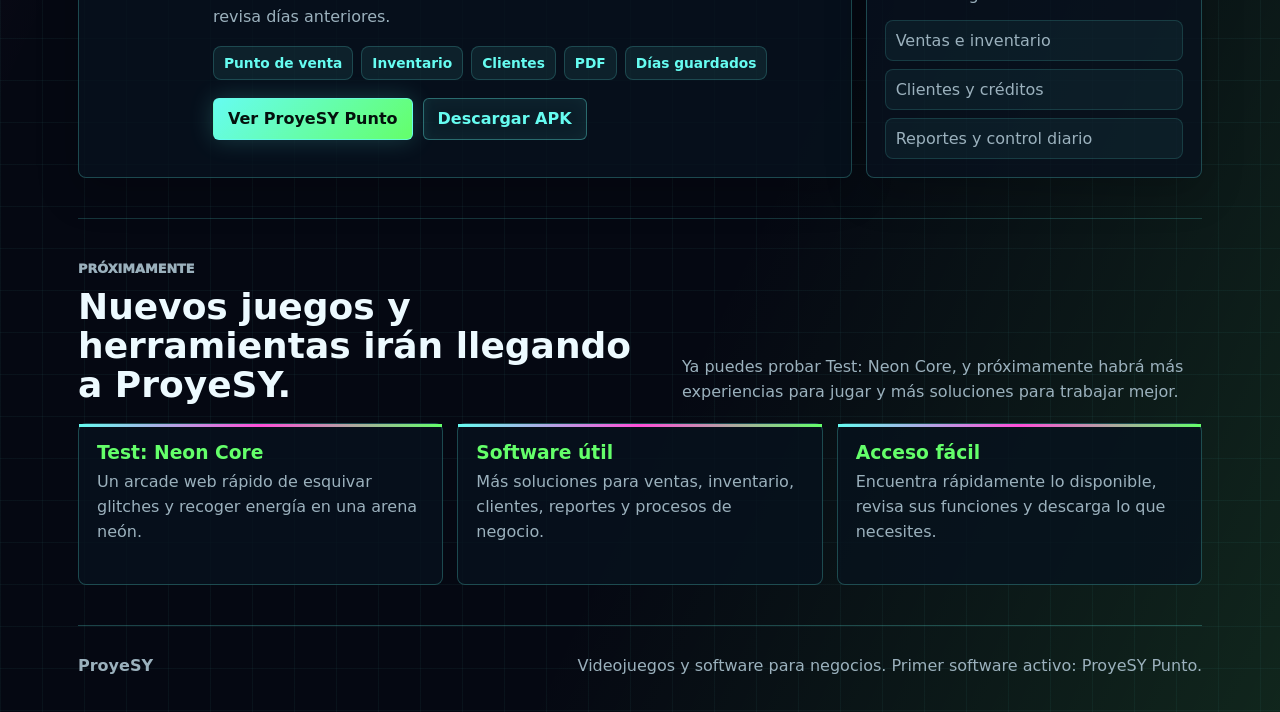
==== commit c111bc8c: "game edit" ====
--- a/index.html
+++ b/index.html
@@ -632,7 +632,8 @@
             <div class="panel-rows">
               <div class="row"><span>Para jugar</span><strong>Videojuegos</strong></div>
               <div class="row"><span>Para trabajar</span><strong>Software para negocios</strong></div>
-              <div class="row"><span>Disponible ahora</span><strong>ProyeSY Punto</strong></div>
+              <div class="row"><span>Juego activo</span><strong>Test: Neon Core</strong></div>
+              <div class="row"><span>Software activo</span><strong>ProyeSY Punto</strong></div>
               <div class="row"><span>En crecimiento</span><strong>Nuevos proyectos</strong></div>
             </div>
           </aside>
@@ -669,7 +670,7 @@
                 <span>Contenido</span>
               </div>
               <div class="area-links">
-                <a class="btn secondary" href="#vision">Ver próximos lanzamientos</a>
+                <a class="btn secondary" href="proyectos/test/">Jugar Test</a>
               </div>
             </article>
 
@@ -757,14 +758,14 @@
               <h2>Nuevos juegos y herramientas irán llegando a ProyeSY.</h2>
             </div>
             <p>
-              Próximamente habrá más experiencias para jugar y más soluciones para trabajar mejor.
+              Ya puedes probar Test: Neon Core, y próximamente habrá más experiencias para jugar y más soluciones para trabajar mejor.
             </p>
           </div>
 
           <div class="value-grid">
             <article class="value-card">
-              <h3>Videojuegos</h3>
-              <p>Nuevas experiencias, demos y mundos interactivos aparecerán en esta sección cuando estén listos.</p>
+              <h3>Test: Neon Core</h3>
+              <p>Un arcade web rápido de esquivar glitches y recoger energía en una arena neón.</p>
             </article>
             <article class="value-card">
               <h3>Software útil</h3>
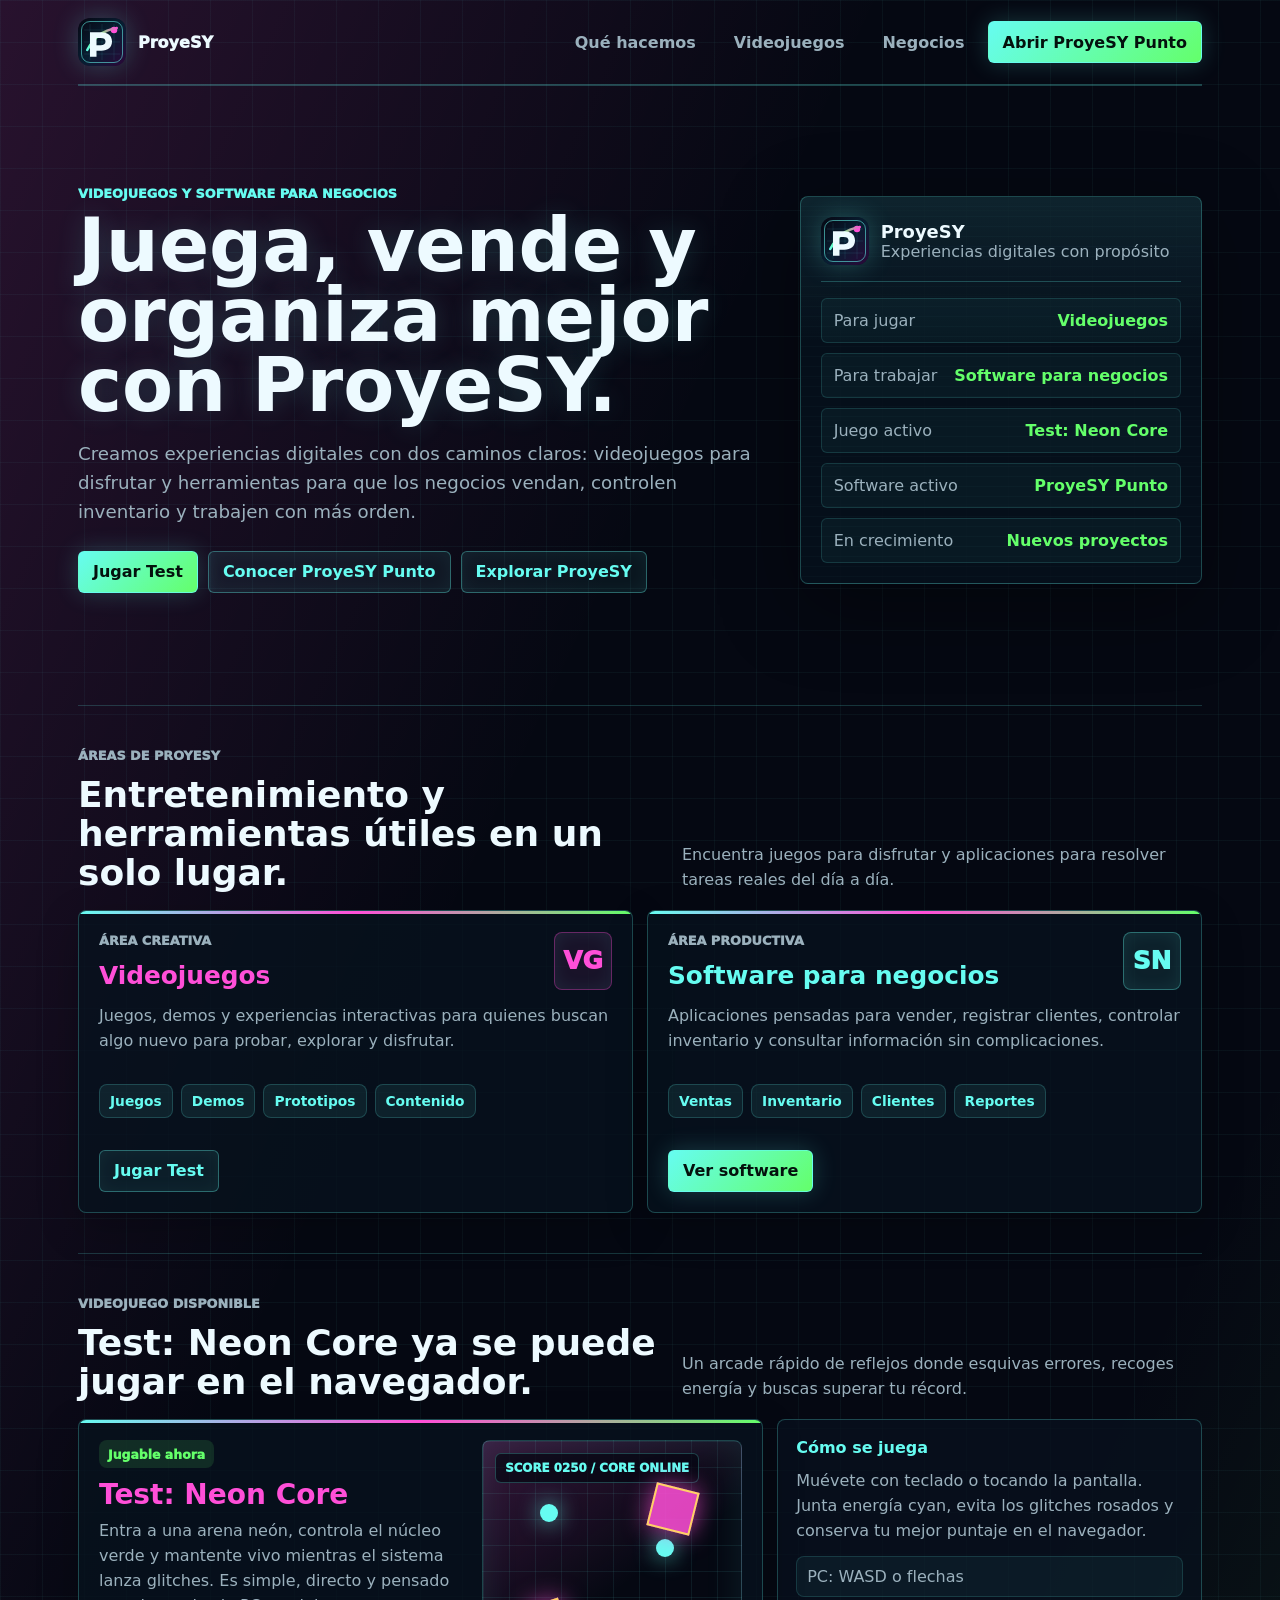
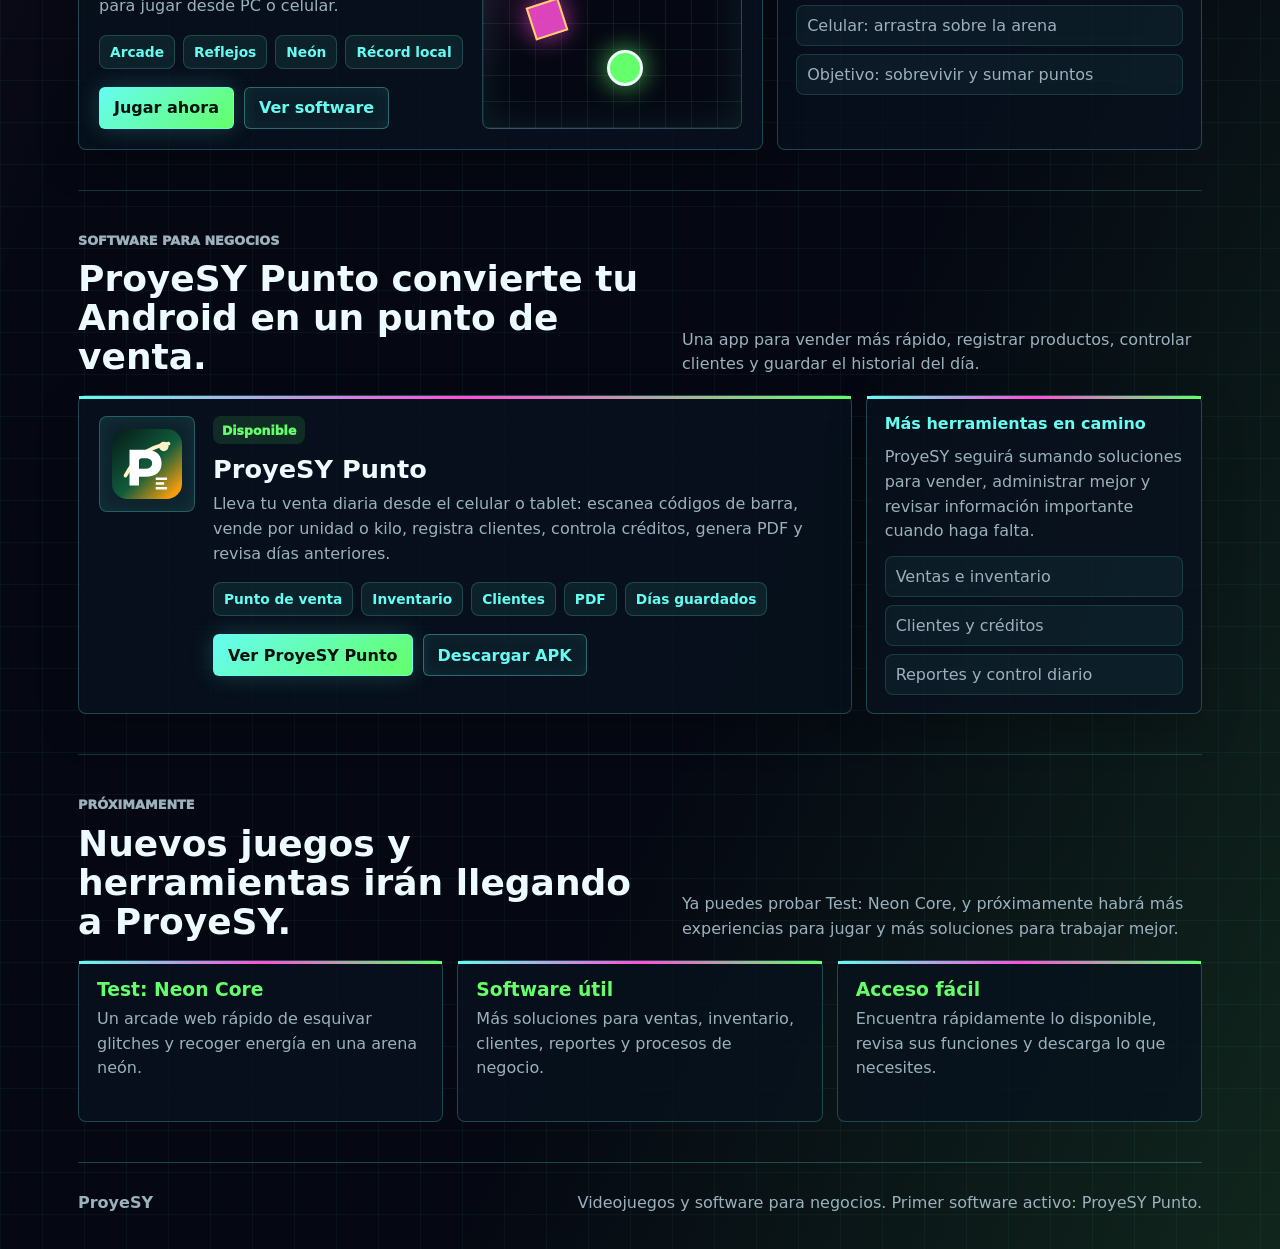
==== commit b2c50078: "lll" ====
--- a/index.html
+++ b/index.html
@@ -281,7 +281,14 @@
         gap: 14px;
       }
 
+      .games-showcase {
+        display: grid;
+        grid-template-columns: minmax(0, 1fr) minmax(300px, 0.62fr);
+        gap: 14px;
+      }
+
       .area-card,
+      .game-card,
       .program-card,
       .quiet-card,
       .logo-card {
@@ -307,6 +314,7 @@
       }
 
       .area-card::before,
+      .game-card::before,
       .program-card::before,
       .quiet-card::before,
       .value-card::before {
@@ -364,6 +372,127 @@
         flex-wrap: wrap;
         gap: 8px;
         align-self: end;
+      }
+
+      .game-card {
+        position: relative;
+        display: grid;
+        grid-template-columns: minmax(0, 1fr) minmax(260px, 0.58fr);
+        gap: 18px;
+        padding: 20px;
+        overflow: hidden;
+      }
+
+      .game-card h3 {
+        margin-bottom: 8px;
+        color: var(--magenta);
+        font-size: 1.75rem;
+      }
+
+      .game-card p {
+        color: var(--muted);
+        line-height: 1.55;
+      }
+
+      .game-preview {
+        position: relative;
+        min-height: 260px;
+        background:
+          linear-gradient(rgba(102, 252, 241, 0.08) 1px, transparent 1px),
+          linear-gradient(90deg, rgba(102, 252, 241, 0.08) 1px, transparent 1px),
+          linear-gradient(145deg, rgba(255, 79, 216, 0.20), transparent 52%),
+          #050812;
+        background-size: 26px 26px, 26px 26px, auto, auto;
+        border: 1px solid rgba(102, 252, 241, 0.25);
+        border-radius: 8px;
+        overflow: hidden;
+        box-shadow: inset 0 0 38px rgba(102, 252, 241, 0.10);
+      }
+
+      .core,
+      .energy,
+      .glitch {
+        position: absolute;
+        display: block;
+      }
+
+      .core {
+        width: 36px;
+        height: 36px;
+        left: 48%;
+        bottom: 42px;
+        background: var(--green);
+        border: 3px solid var(--ink);
+        border-radius: 50%;
+        box-shadow: 0 0 26px rgba(100, 255, 106, 0.75);
+      }
+
+      .energy {
+        width: 18px;
+        height: 18px;
+        right: 26%;
+        top: 34%;
+        background: var(--cyan);
+        border-radius: 50%;
+        box-shadow: 0 0 22px rgba(102, 252, 241, 0.80);
+      }
+
+      .energy.two {
+        right: auto;
+        left: 22%;
+        top: 22%;
+      }
+
+      .glitch {
+        width: 44px;
+        height: 44px;
+        right: 18%;
+        top: 16%;
+        background: rgba(255, 79, 216, 0.86);
+        border: 2px solid var(--amber);
+        transform: rotate(14deg);
+        box-shadow: 0 0 24px rgba(255, 79, 216, 0.70);
+      }
+
+      .glitch.two {
+        right: auto;
+        left: 18%;
+        top: 56%;
+        width: 34px;
+        height: 34px;
+        transform: rotate(-18deg);
+      }
+
+      .hud-label {
+        position: absolute;
+        left: 12px;
+        top: 12px;
+        padding: 7px 9px;
+        color: var(--cyan);
+        background: rgba(5, 8, 18, 0.72);
+        border: 1px solid rgba(102, 252, 241, 0.24);
+        border-radius: 6px;
+        font-size: 0.74rem;
+        font-weight: 950;
+      }
+
+      .game-side {
+        display: grid;
+        align-content: start;
+        gap: 12px;
+        padding: 18px;
+        background: rgba(9, 18, 31, 0.76);
+        border: 1px solid var(--line);
+        border-radius: 8px;
+      }
+
+      .game-side strong {
+        color: var(--cyan);
+      }
+
+      .game-side p {
+        color: var(--muted);
+        line-height: 1.55;
       }
 
       .program-card {
@@ -547,6 +676,8 @@
 
         .hero,
         .areas-grid,
+        .games-showcase,
+        .game-card,
         .programs,
         .program-card,
         .logo-grid,
@@ -616,7 +747,8 @@
               para que los negocios vendan, controlen inventario y trabajen con más orden.
             </p>
             <div class="hero-actions">
-              <a class="btn" href="proyectos/proyesy-punto/">Conocer ProyeSY Punto</a>
+              <a class="btn" href="proyectos/test/">Jugar Test</a>
+              <a class="btn secondary" href="proyectos/proyesy-punto/">Conocer ProyeSY Punto</a>
               <a class="btn secondary" href="#areas">Explorar ProyeSY</a>
             </div>
           </div>
@@ -651,7 +783,7 @@
           </div>
 
           <div class="areas-grid">
-            <article class="area-card games" id="videojuegos">
+            <article class="area-card games">
               <div class="area-top">
                 <div>
                   <p class="eyebrow">Área creativa</p>
@@ -696,6 +828,63 @@
                 <a class="btn" href="#programas">Ver software</a>
               </div>
             </article>
+          </div>
+        </section>
+
+        <section id="videojuegos">
+          <div class="section-head">
+            <div>
+              <p class="eyebrow">Videojuego disponible</p>
+              <h2>Test: Neon Core ya se puede jugar en el navegador.</h2>
+            </div>
+            <p>
+              Un arcade rápido de reflejos donde esquivas errores, recoges energía y buscas superar tu récord.
+            </p>
+          </div>
+
+          <div class="games-showcase">
+            <article class="game-card">
+              <div>
+                <span class="status">Jugable ahora</span>
+                <h3>Test: Neon Core</h3>
+                <p>
+                  Entra a una arena neón, controla el núcleo verde y mantente vivo mientras el sistema lanza glitches.
+                  Es simple, directo y pensado para jugar desde PC o celular.
+                </p>
+                <div class="chips">
+                  <span>Arcade</span>
+                  <span>Reflejos</span>
+                  <span>Neón</span>
+                  <span>Récord local</span>
+                </div>
+                <div class="card-actions">
+                  <a class="btn" href="proyectos/test/">Jugar ahora</a>
+                  <a class="btn secondary" href="#programas">Ver software</a>
+                </div>
+              </div>
+
+              <div class="game-preview" aria-hidden="true">
+                <span class="hud-label">SCORE 0250 / CORE ONLINE</span>
+                <span class="energy"></span>
+                <span class="energy two"></span>
+                <span class="glitch"></span>
+                <span class="glitch two"></span>
+                <span class="core"></span>
+              </div>
+            </article>
+
+            <aside class="game-side">
+              <strong>Cómo se juega</strong>
+              <p>
+                Muévete con teclado o tocando la pantalla. Junta energía cyan, evita los glitches rosados
+                y conserva tu mejor puntaje en el navegador.
+              </p>
+              <ul class="small-list">
+                <li>PC: WASD o flechas</li>
+                <li>Celular: arrastra sobre la arena</li>
+                <li>Objetivo: sobrevivir y sumar puntos</li>
+              </ul>
+            </aside>
           </div>
         </section>
 
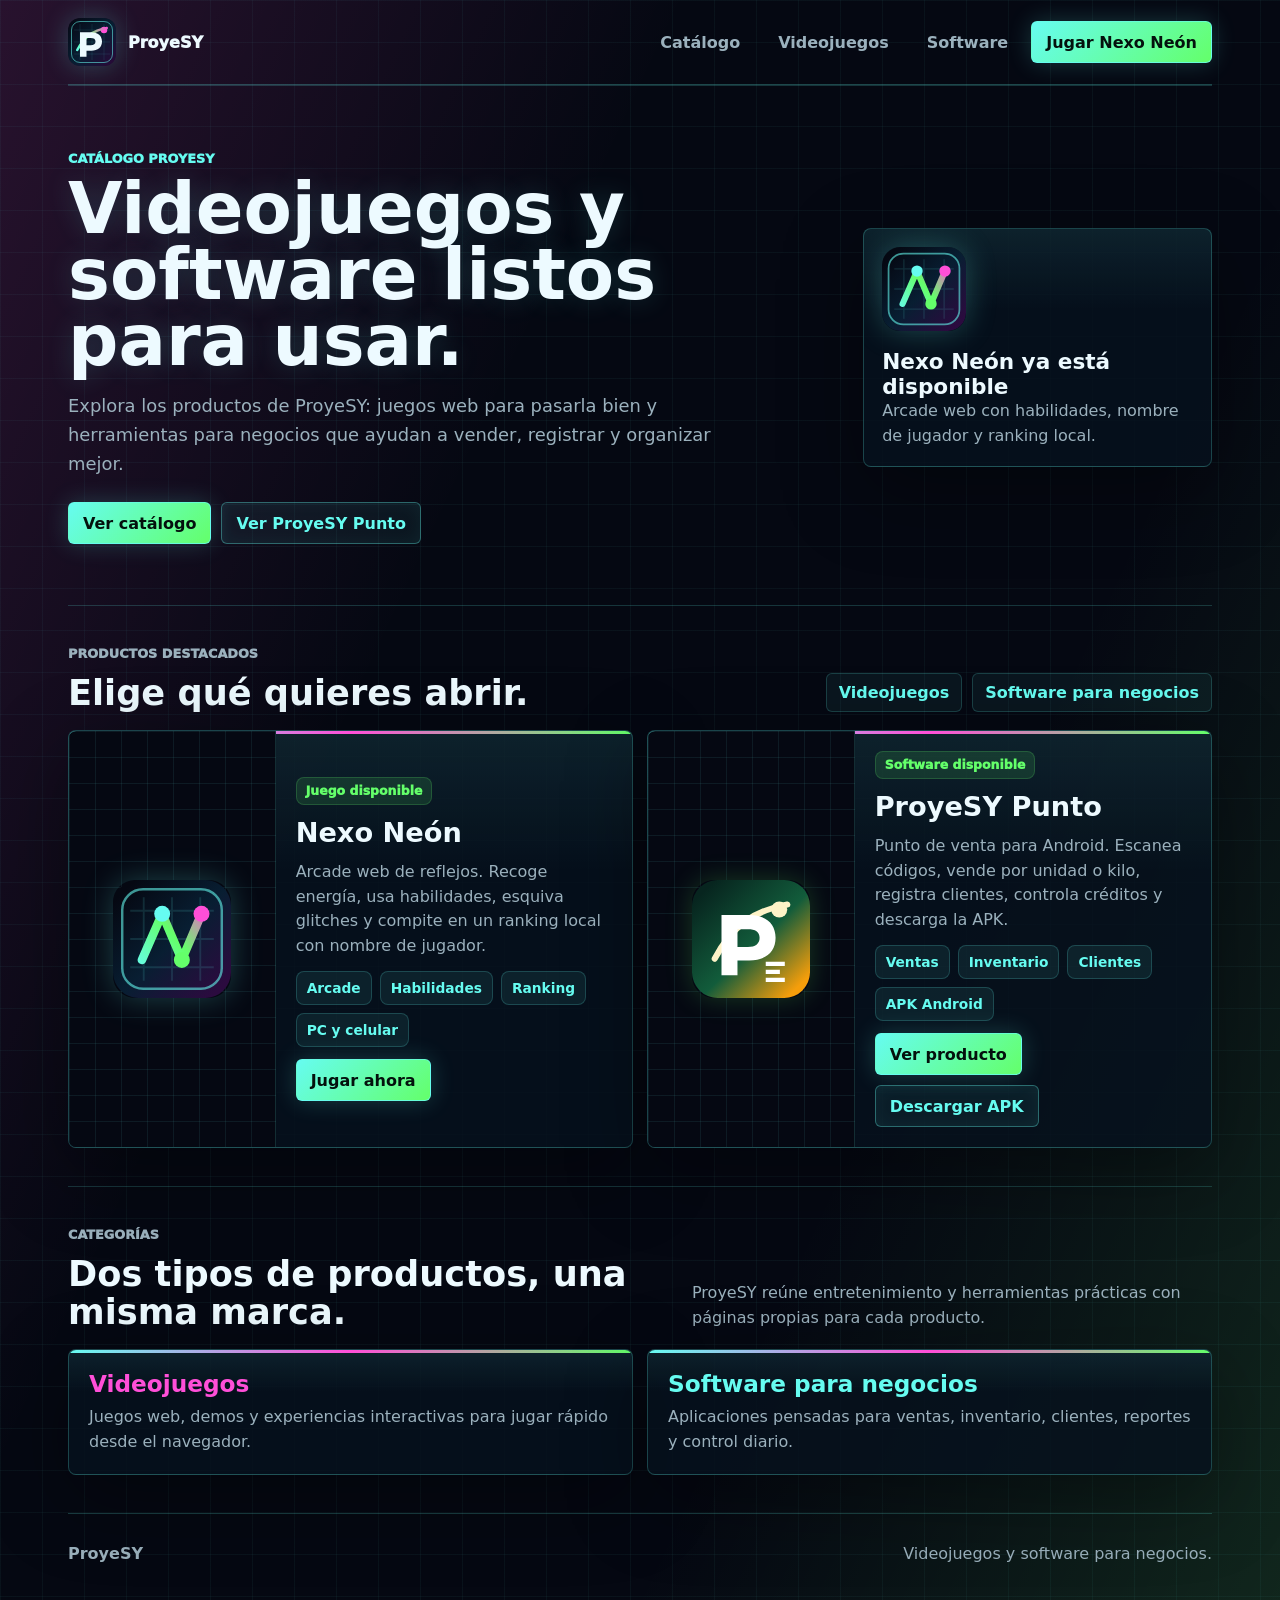
==== commit 255a4fba: "gama" ====
--- a/index.html
+++ b/index.html
@@ -9,17 +9,14 @@
         color-scheme: dark;
         --ink: #edfaff;
         --muted: #9bb1bd;
-        --line: rgba(102, 252, 241, 0.24);
-        --paper: rgba(7, 18, 30, 0.78);
+        --line: rgba(102, 252, 241, 0.22);
+        --paper: rgba(7, 18, 30, 0.82);
         --bg: #050812;
         --green: #64ff6a;
         --cyan: #66fcf1;
-        --blue: #4f8cff;
         --magenta: #ff4fd8;
         --amber: #ffd166;
-        --deep: #09121f;
-        --mint: rgba(100, 255, 106, 0.12);
-        --shadow: 0 22px 80px rgba(0, 0, 0, 0.38);
+        --shadow: 0 24px 80px rgba(0, 0, 0, 0.36);
         font-family: Inter, ui-sans-serif, system-ui, -apple-system, BlinkMacSystemFont, "Segoe UI", sans-serif;
       }
 
@@ -43,7 +40,7 @@
       a { color: inherit; }
 
       .wrap {
-        width: min(1160px, 100%);
+        width: min(1180px, 100%);
         margin: 0 auto;
         padding: 0 18px 34px;
       }
@@ -64,11 +61,9 @@
         min-width: 0;
         font-weight: 950;
         text-decoration: none;
-        letter-spacing: 0;
-      }
-
-      .brand img,
-      .product-mark {
+      }
+
+      .brand img {
         width: 48px;
         height: 48px;
         flex: 0 0 48px;
@@ -122,17 +117,11 @@
 
       .hero {
         display: grid;
-        grid-template-columns: minmax(0, 1fr) minmax(310px, 0.58fr);
-        gap: 28px;
+        grid-template-columns: minmax(0, 1fr) minmax(280px, 0.45fr);
+        gap: 20px;
         align-items: center;
-        min-height: 620px;
-        padding: 46px 0 58px;
-        border-top: 1px solid var(--line);
-      }
-
-      .hero-copy,
-      .catalog-panel {
-        min-width: 0;
+        min-height: 520px;
+        padding: 48px 0 44px;
       }
 
       .eyebrow {
@@ -150,8 +139,8 @@
       p { margin: 0; }
 
       h1 {
-        max-width: 790px;
-        font-size: 4.65rem;
+        max-width: 780px;
+        font-size: 4.4rem;
         line-height: 0.94;
         letter-spacing: 0;
         text-shadow: 0 0 28px rgba(102, 252, 241, 0.16);
@@ -159,105 +148,69 @@
 
       h2 {
         max-width: 760px;
-        font-size: 2.25rem;
+        font-size: 2.2rem;
         line-height: 1.08;
         letter-spacing: 0;
       }
 
       .lead {
-        max-width: 680px;
+        max-width: 670px;
         margin-top: 18px;
         color: var(--muted);
-        font-size: 1.14rem;
+        font-size: 1.12rem;
         line-height: 1.6;
       }
 
       .hero-actions,
-      .card-actions {
+      .card-actions,
+      .tabs {
         display: flex;
         flex-wrap: wrap;
         gap: 10px;
       }
 
-      .hero-actions {
-        margin-top: 24px;
-      }
-
-      .catalog-panel {
+      .hero-actions { margin-top: 24px; }
+
+      .hero-panel,
+      .product-card,
+      .category-card {
         position: relative;
-        padding: 20px;
         background:
-          linear-gradient(180deg, rgba(102, 252, 241, 0.09), transparent 38%),
-          rgba(6, 16, 28, 0.88);
+          linear-gradient(180deg, rgba(102, 252, 241, 0.08), transparent 34%),
+          var(--paper);
         border: 1px solid var(--line);
         border-radius: 8px;
         box-shadow: var(--shadow);
         overflow: hidden;
       }
 
-      .catalog-panel::before {
-        content: "";
-        position: absolute;
-        inset: 0;
-        pointer-events: none;
-        background: repeating-linear-gradient(
-          180deg,
-          transparent 0,
-          transparent 9px,
-          rgba(102, 252, 241, 0.045) 10px
-        );
-      }
-
-      .panel-head {
-        position: relative;
-        display: flex;
-        align-items: center;
-        gap: 12px;
-        padding-bottom: 16px;
-        border-bottom: 1px solid var(--line);
-      }
-
-      .panel-head strong {
+      .hero-panel {
+        padding: 18px;
+      }
+
+      .hero-panel img {
+        width: 84px;
+        height: 84px;
+        border-radius: 18px;
+        box-shadow: 0 0 30px rgba(102, 252, 241, 0.25);
+      }
+
+      .hero-panel strong {
         display: block;
-        font-size: 1.12rem;
-        color: var(--ink);
-      }
-
-      .panel-head span,
-      .row span,
-      .logo-path,
+        margin-top: 14px;
+        font-size: 1.35rem;
+      }
+
+      .hero-panel p,
+      .product-card p,
+      .category-card p,
       footer {
         color: var(--muted);
-      }
-
-      .panel-rows {
-        position: relative;
-        display: grid;
-        gap: 10px;
-        margin-top: 16px;
-      }
-
-      .row {
-        display: flex;
-        justify-content: space-between;
-        gap: 14px;
-        padding: 12px;
-        background: rgba(102, 252, 241, 0.045);
-        border: 1px solid rgba(102, 252, 241, 0.14);
-        border-radius: 6px;
-      }
-
-      .row:last-child {
-        border-bottom: 1px solid rgba(102, 252, 241, 0.14);
-      }
-
-      .row strong {
-        color: var(--green);
-        text-align: right;
+        line-height: 1.55;
       }
 
       section {
-        padding: 40px 0;
+        padding: 38px 0;
         border-top: 1px solid rgba(102, 252, 241, 0.18);
       }
 
@@ -275,281 +228,93 @@
         line-height: 1.55;
       }
 
-      .programs {
-        display: grid;
-        grid-template-columns: minmax(0, 1.15fr) minmax(280px, 0.5fr);
-        gap: 14px;
-      }
-
-      .games-showcase {
-        display: grid;
-        grid-template-columns: minmax(0, 1fr) minmax(300px, 0.62fr);
-        gap: 14px;
-      }
-
-      .area-card,
-      .game-card,
-      .program-card,
-      .quiet-card,
-      .logo-card {
-        background: var(--paper);
-        border: 1px solid var(--line);
-        border-radius: 8px;
-        box-shadow: 0 14px 42px rgba(0, 0, 0, 0.22);
-      }
-
-      .areas-grid {
+      .tabs a {
+        padding: 9px 12px;
+        color: var(--cyan);
+        background: rgba(102, 252, 241, 0.06);
+        border: 1px solid rgba(102, 252, 241, 0.18);
+        border-radius: 6px;
+        font-weight: 900;
+        text-decoration: none;
+      }
+
+      .catalog-grid {
         display: grid;
         grid-template-columns: repeat(2, minmax(0, 1fr));
         gap: 14px;
       }
 
-      .area-card {
+      .product-card {
         display: grid;
-        gap: 14px;
-        min-height: 250px;
-        padding: 20px;
-        position: relative;
-        overflow: hidden;
-      }
-
-      .area-card::before,
-      .game-card::before,
-      .program-card::before,
-      .quiet-card::before,
-      .value-card::before {
+        grid-template-columns: minmax(0, 0.58fr) minmax(0, 1fr);
+        min-height: 360px;
+      }
+
+      .product-card::before,
+      .category-card::before {
         content: "";
+        position: absolute;
+        inset: 0 0 auto;
         height: 3px;
         background: linear-gradient(90deg, var(--cyan), var(--magenta), var(--green));
-        position: absolute;
-        inset: 0 0 auto;
-      }
-
-      .area-top {
-        display: flex;
-        align-items: center;
-        justify-content: space-between;
-        gap: 14px;
-      }
-
-      .area-icon {
+      }
+
+      .product-art {
+        position: relative;
         display: grid;
         place-items: center;
-        width: 58px;
-        height: 58px;
-        color: var(--cyan);
-        background: rgba(102, 252, 241, 0.08);
-        border: 1px solid rgba(102, 252, 241, 0.35);
-        border-radius: 8px;
-        font-size: 1.55rem;
-        font-weight: 950;
-        box-shadow: inset 0 0 18px rgba(102, 252, 241, 0.08);
-      }
-
-      .area-card.games .area-icon {
-        color: var(--magenta);
-        background: rgba(255, 79, 216, 0.08);
-        border-color: rgba(255, 79, 216, 0.34);
-      }
-
-      .area-card h3 {
-        margin: 0;
-        color: var(--cyan);
-        font-size: 1.55rem;
-      }
-
-      .area-card.games h3 {
-        color: var(--magenta);
-      }
-
-      .area-card p {
-        color: var(--muted);
-        line-height: 1.55;
-      }
-
-      .area-links {
-        display: flex;
-        flex-wrap: wrap;
-        gap: 8px;
-        align-self: end;
-      }
-
-      .game-card {
-        position: relative;
-        display: grid;
-        grid-template-columns: minmax(0, 1fr) minmax(260px, 0.58fr);
-        gap: 18px;
-        padding: 20px;
-        overflow: hidden;
-      }
-
-      .game-card h3 {
-        margin-bottom: 8px;
-        color: var(--magenta);
-        font-size: 1.75rem;
-      }
-
-      .game-card p {
-        color: var(--muted);
-        line-height: 1.55;
-      }
-
-      .game-preview {
-        position: relative;
         min-height: 260px;
         background:
           linear-gradient(rgba(102, 252, 241, 0.08) 1px, transparent 1px),
           linear-gradient(90deg, rgba(102, 252, 241, 0.08) 1px, transparent 1px),
-          linear-gradient(145deg, rgba(255, 79, 216, 0.20), transparent 52%),
           #050812;
-        background-size: 26px 26px, 26px 26px, auto, auto;
-        border: 1px solid rgba(102, 252, 241, 0.25);
-        border-radius: 8px;
+        background-size: 26px 26px;
+        border-right: 1px solid rgba(102, 252, 241, 0.15);
         overflow: hidden;
-        box-shadow: inset 0 0 38px rgba(102, 252, 241, 0.10);
-      }
-
-      .core,
-      .energy,
-      .glitch {
-        position: absolute;
-        display: block;
-      }
-
-      .core {
-        width: 36px;
-        height: 36px;
-        left: 48%;
-        bottom: 42px;
-        background: var(--green);
-        border: 3px solid var(--ink);
-        border-radius: 50%;
-        box-shadow: 0 0 26px rgba(100, 255, 106, 0.75);
-      }
-
-      .energy {
-        width: 18px;
-        height: 18px;
-        right: 26%;
-        top: 34%;
-        background: var(--cyan);
-        border-radius: 50%;
-        box-shadow: 0 0 22px rgba(102, 252, 241, 0.80);
-      }
-
-      .energy.two {
-        right: auto;
-        left: 22%;
-        top: 22%;
-      }
-
-      .glitch {
-        width: 44px;
-        height: 44px;
-        right: 18%;
-        top: 16%;
-        background: rgba(255, 79, 216, 0.86);
-        border: 2px solid var(--amber);
-        transform: rotate(14deg);
-        box-shadow: 0 0 24px rgba(255, 79, 216, 0.70);
-      }
-
-      .glitch.two {
-        right: auto;
-        left: 18%;
-        top: 56%;
-        width: 34px;
-        height: 34px;
-        transform: rotate(-18deg);
-      }
-
-      .hud-label {
-        position: absolute;
-        left: 12px;
-        top: 12px;
-        padding: 7px 9px;
-        color: var(--cyan);
-        background: rgba(5, 8, 18, 0.72);
-        border: 1px solid rgba(102, 252, 241, 0.24);
-        border-radius: 6px;
-        font-size: 0.74rem;
-        font-weight: 950;
-      }
-
-      .game-side {
+      }
+
+      .product-art img {
+        width: 118px;
+        height: 118px;
+        border-radius: 22px;
+        z-index: 1;
+        box-shadow: 0 0 32px rgba(102, 252, 241, 0.24);
+      }
+
+      .product-art.software img {
+        box-shadow: 0 0 28px rgba(100, 255, 106, 0.20);
+      }
+
+      .product-info {
         display: grid;
-        align-content: start;
+        align-content: center;
         gap: 12px;
-        padding: 18px;
-        background: rgba(9, 18, 31, 0.76);
-        border: 1px solid var(--line);
-        border-radius: 8px;
-      }
-
-      .game-side strong {
-        color: var(--cyan);
-      }
-
-      .game-side p {
-        color: var(--muted);
-        line-height: 1.55;
-      }
-
-      .program-card {
-        position: relative;
-        display: grid;
-        grid-template-columns: auto minmax(0, 1fr);
-        gap: 18px;
         padding: 20px;
       }
 
-      .product-logo-box {
-        display: grid;
-        place-items: center;
-        width: 96px;
-        height: 96px;
-        background: rgba(102, 252, 241, 0.08);
-        border: 1px solid rgba(102, 252, 241, 0.28);
-        border-radius: 8px;
-        box-shadow: inset 0 0 20px rgba(102, 252, 241, 0.08);
-      }
-
-      .product-logo-box img {
-        width: 70px;
-        height: 70px;
-      }
-
       .status {
+        width: fit-content;
         display: inline-flex;
         align-items: center;
         min-height: 28px;
         padding: 0 9px;
-        margin-bottom: 10px;
         color: var(--green);
-        background: var(--mint);
+        background: rgba(100, 255, 106, 0.12);
+        border: 1px solid rgba(100, 255, 106, 0.18);
         border-radius: 8px;
         font-size: 0.78rem;
         font-weight: 950;
       }
 
-      .program-card h3 {
-        margin-bottom: 8px;
-        font-size: 1.6rem;
+      .product-card h3 {
         color: var(--ink);
-      }
-
-      .program-card p,
-      .quiet-card p,
-      .logo-card p {
-        color: var(--muted);
-        line-height: 1.55;
+        font-size: 1.7rem;
       }
 
       .chips {
         display: flex;
         flex-wrap: wrap;
         gap: 8px;
-        margin: 16px 0 18px;
       }
 
       .chips span {
@@ -562,88 +327,23 @@
         font-weight: 900;
       }
 
-      .quiet-card {
+      .categories {
         display: grid;
-        position: relative;
-        align-content: start;
-        gap: 12px;
-        padding: 18px;
-        background: rgba(9, 18, 31, 0.76);
-      }
-
-      .quiet-card strong {
+        grid-template-columns: repeat(2, minmax(0, 1fr));
+        gap: 14px;
+      }
+
+      .category-card {
+        padding: 20px;
+      }
+
+      .category-card h3 {
+        margin-bottom: 8px;
         color: var(--cyan);
-      }
-
-      .small-list {
-        display: grid;
-        gap: 8px;
-        padding: 0;
-        margin: 0;
-        list-style: none;
-      }
-
-      .small-list li {
-        padding: 10px;
-        color: var(--muted);
-        background: rgba(102, 252, 241, 0.05);
-        border: 1px solid rgba(102, 252, 241, 0.14);
-        border-radius: 8px;
-      }
-
-      .logo-grid,
-      .value-grid {
-        display: grid;
-        grid-template-columns: repeat(3, 1fr);
-        gap: 14px;
-      }
-
-      .logo-grid {
-        grid-template-columns: repeat(2, minmax(0, 1fr));
-      }
-
-      .logo-card {
-        display: grid;
-        grid-template-columns: auto minmax(0, 1fr);
-        gap: 16px;
-        padding: 18px;
-        align-items: center;
-      }
-
-      .logo-card img {
-        width: 86px;
-        height: 86px;
-        border-radius: 16px;
-        box-shadow: 0 10px 28px rgba(18, 92, 59, 0.18);
-      }
-
-      .logo-card h3,
-      .value-card h3 {
-        margin-bottom: 7px;
-        color: var(--green);
-      }
-
-      .logo-path {
-        display: inline-block;
-        margin-top: 10px;
-        font-size: 0.84rem;
-        font-weight: 800;
-        overflow-wrap: anywhere;
-      }
-
-      .value-card {
-        position: relative;
-        min-height: 162px;
-        padding: 18px;
-        background: var(--paper);
-        border: 1px solid var(--line);
-        border-radius: 8px;
-      }
-
-      .value-card p {
-        color: var(--muted);
-        line-height: 1.55;
-      }
+        font-size: 1.45rem;
+      }
+
+      .category-card.games h3 { color: var(--magenta); }
 
       footer {
         display: flex;
@@ -651,11 +351,9 @@
         gap: 14px;
         padding-top: 28px;
         border-top: 1px solid var(--line);
-        line-height: 1.5;
-        color: var(--muted);
-      }
-
-      @media (max-width: 860px) {
+      }
+
+      @media (max-width: 900px) {
         header,
         .section-head,
         footer {
@@ -663,61 +361,26 @@
           flex-direction: column;
         }
 
-        nav {
-          justify-content: flex-start;
-        }
-
-        nav a,
-        .btn {
-          min-height: 40px;
-          padding: 0 11px;
-          font-size: 0.92rem;
-        }
+        nav { justify-content: flex-start; }
 
         .hero,
-        .areas-grid,
-        .games-showcase,
-        .game-card,
-        .programs,
-        .program-card,
-        .logo-grid,
-        .logo-card,
-        .value-grid {
+        .catalog-grid,
+        .product-card,
+        .categories {
           grid-template-columns: 1fr;
         }
 
-        .hero {
-          min-height: auto;
-          padding: 34px 0 42px;
-        }
-
         h1 {
-          max-width: min(350px, calc(100vw - 36px));
-          font-size: 2.72rem;
+          max-width: min(360px, calc(100vw - 36px));
+          font-size: 2.62rem;
           line-height: 1;
         }
 
-        h2 {
-          font-size: 1.72rem;
-        }
-
-        .lead {
-          max-width: min(350px, calc(100vw - 36px));
-          font-size: 1rem;
-        }
-
-        .catalog-panel {
-          box-shadow: none;
-        }
-
-        .product-logo-box {
-          width: 78px;
-          height: 78px;
-        }
-
-        .product-logo-box img {
-          width: 58px;
-          height: 58px;
+        h2 { font-size: 1.7rem; }
+
+        .product-art {
+          border-right: 0;
+          border-bottom: 1px solid rgba(102, 252, 241, 0.15);
         }
       }
     </style>
@@ -730,239 +393,113 @@
           <span>ProyeSY</span>
         </a>
         <nav aria-label="Navegación">
-          <a href="#areas">Qué hacemos</a>
+          <a href="#catalogo">Catálogo</a>
           <a href="#videojuegos">Videojuegos</a>
-          <a href="#programas">Negocios</a>
-          <a class="btn" href="proyectos/proyesy-punto/">Abrir ProyeSY Punto</a>
+          <a href="#software">Software</a>
+          <a class="btn" href="proyectos/nexo-neon/">Jugar Nexo Neón</a>
         </nav>
       </header>
 
       <main>
         <section class="hero">
-          <div class="hero-copy">
-            <p class="eyebrow">Videojuegos y software para negocios</p>
-            <h1>Juega, vende y organiza mejor con ProyeSY.</h1>
+          <div>
+            <p class="eyebrow">Catálogo ProyeSY</p>
+            <h1>Videojuegos y software listos para usar.</h1>
             <p class="lead">
-              Creamos experiencias digitales con dos caminos claros: videojuegos para disfrutar y herramientas
-              para que los negocios vendan, controlen inventario y trabajen con más orden.
+              Explora los productos de ProyeSY: juegos web para pasarla bien y herramientas para negocios
+              que ayudan a vender, registrar y organizar mejor.
             </p>
             <div class="hero-actions">
-              <a class="btn" href="proyectos/test/">Jugar Test</a>
-              <a class="btn secondary" href="proyectos/proyesy-punto/">Conocer ProyeSY Punto</a>
-              <a class="btn secondary" href="#areas">Explorar ProyeSY</a>
+              <a class="btn" href="#catalogo">Ver catálogo</a>
+              <a class="btn secondary" href="proyectos/proyesy-punto/">Ver ProyeSY Punto</a>
             </div>
           </div>
 
-          <aside class="catalog-panel" aria-label="Resumen de ProyeSY">
-            <div class="panel-head">
-              <img class="product-mark" src="assets/logos/proyesy-space.svg" alt="">
-              <div>
-                <strong>ProyeSY</strong>
-                <span>Experiencias digitales con propósito</span>
-              </div>
-            </div>
-            <div class="panel-rows">
-              <div class="row"><span>Para jugar</span><strong>Videojuegos</strong></div>
-              <div class="row"><span>Para trabajar</span><strong>Software para negocios</strong></div>
-              <div class="row"><span>Juego activo</span><strong>Test: Neon Core</strong></div>
-              <div class="row"><span>Software activo</span><strong>ProyeSY Punto</strong></div>
-              <div class="row"><span>En crecimiento</span><strong>Nuevos proyectos</strong></div>
-            </div>
+          <aside class="hero-panel">
+            <img src="assets/logos/nexo-neon.svg" alt="Logo de Nexo Neón">
+            <strong>Nexo Neón ya está disponible</strong>
+            <p>Arcade web con habilidades, nombre de jugador y ranking local.</p>
           </aside>
         </section>
 
-        <section id="areas">
+        <section id="catalogo">
           <div class="section-head">
             <div>
-              <p class="eyebrow">Áreas de ProyeSY</p>
-              <h2>Entretenimiento y herramientas útiles en un solo lugar.</h2>
+              <p class="eyebrow">Productos destacados</p>
+              <h2>Elige qué quieres abrir.</h2>
             </div>
-            <p>
-              Encuentra juegos para disfrutar y aplicaciones para resolver tareas reales del día a día.
-            </p>
+            <div class="tabs">
+              <a href="#videojuegos">Videojuegos</a>
+              <a href="#software">Software para negocios</a>
+            </div>
           </div>
 
-          <div class="areas-grid">
-            <article class="area-card games">
-              <div class="area-top">
-                <div>
-                  <p class="eyebrow">Área creativa</p>
-                  <h3>Videojuegos</h3>
+          <div class="catalog-grid">
+            <article class="product-card" id="videojuegos">
+              <div class="product-art">
+                <img src="assets/logos/nexo-neon.svg" alt="Logo de Nexo Neón">
+              </div>
+              <div class="product-info">
+                <span class="status">Juego disponible</span>
+                <h3>Nexo Neón</h3>
+                <p>
+                  Arcade web de reflejos. Recoge energía, usa habilidades, esquiva glitches
+                  y compite en un ranking local con nombre de jugador.
+                </p>
+                <div class="chips">
+                  <span>Arcade</span>
+                  <span>Habilidades</span>
+                  <span>Ranking</span>
+                  <span>PC y celular</span>
                 </div>
-                <div class="area-icon" aria-hidden="true">VG</div>
-              </div>
-              <p>
-                Juegos, demos y experiencias interactivas para quienes buscan algo nuevo para probar,
-                explorar y disfrutar.
-              </p>
-              <div class="chips">
-                <span>Juegos</span>
-                <span>Demos</span>
-                <span>Prototipos</span>
-                <span>Contenido</span>
-              </div>
-              <div class="area-links">
-                <a class="btn secondary" href="proyectos/test/">Jugar Test</a>
+                <div class="card-actions">
+                  <a class="btn" href="proyectos/nexo-neon/">Jugar ahora</a>
+                </div>
               </div>
             </article>
 
-            <article class="area-card" id="software-negocios">
-              <div class="area-top">
-                <div>
-                  <p class="eyebrow">Área productiva</p>
-                  <h3>Software para negocios</h3>
+            <article class="product-card" id="software">
+              <div class="product-art software">
+                <img src="assets/logos/proyesy-punto.svg" alt="Logo de ProyeSY Punto">
+              </div>
+              <div class="product-info">
+                <span class="status">Software disponible</span>
+                <h3>ProyeSY Punto</h3>
+                <p>
+                  Punto de venta para Android. Escanea códigos, vende por unidad o kilo,
+                  registra clientes, controla créditos y descarga la APK.
+                </p>
+                <div class="chips">
+                  <span>Ventas</span>
+                  <span>Inventario</span>
+                  <span>Clientes</span>
+                  <span>APK Android</span>
                 </div>
-                <div class="area-icon" aria-hidden="true">SN</div>
-              </div>
-              <p>
-                Aplicaciones pensadas para vender, registrar clientes, controlar inventario y consultar
-                información sin complicaciones.
-              </p>
-              <div class="chips">
-                <span>Ventas</span>
-                <span>Inventario</span>
-                <span>Clientes</span>
-                <span>Reportes</span>
-              </div>
-              <div class="area-links">
-                <a class="btn" href="#programas">Ver software</a>
+                <div class="card-actions">
+                  <a class="btn" href="proyectos/proyesy-punto/">Ver producto</a>
+                  <a class="btn secondary" href="proyectos/proyesy-punto/ProyeSYPunto.apk">Descargar APK</a>
+                </div>
               </div>
             </article>
           </div>
         </section>
 
-        <section id="videojuegos">
+        <section>
           <div class="section-head">
             <div>
-              <p class="eyebrow">Videojuego disponible</p>
-              <h2>Test: Neon Core ya se puede jugar en el navegador.</h2>
+              <p class="eyebrow">Categorías</p>
+              <h2>Dos tipos de productos, una misma marca.</h2>
             </div>
-            <p>
-              Un arcade rápido de reflejos donde esquivas errores, recoges energía y buscas superar tu récord.
-            </p>
+            <p>ProyeSY reúne entretenimiento y herramientas prácticas con páginas propias para cada producto.</p>
           </div>
-
-          <div class="games-showcase">
-            <article class="game-card">
-              <div>
-                <span class="status">Jugable ahora</span>
-                <h3>Test: Neon Core</h3>
-                <p>
-                  Entra a una arena neón, controla el núcleo verde y mantente vivo mientras el sistema lanza glitches.
-                  Es simple, directo y pensado para jugar desde PC o celular.
-                </p>
-                <div class="chips">
-                  <span>Arcade</span>
-                  <span>Reflejos</span>
-                  <span>Neón</span>
-                  <span>Récord local</span>
-                </div>
-                <div class="card-actions">
-                  <a class="btn" href="proyectos/test/">Jugar ahora</a>
-                  <a class="btn secondary" href="#programas">Ver software</a>
-                </div>
-              </div>
-
-              <div class="game-preview" aria-hidden="true">
-                <span class="hud-label">SCORE 0250 / CORE ONLINE</span>
-                <span class="energy"></span>
-                <span class="energy two"></span>
-                <span class="glitch"></span>
-                <span class="glitch two"></span>
-                <span class="core"></span>
-              </div>
+          <div class="categories">
+            <article class="category-card games">
+              <h3>Videojuegos</h3>
+              <p>Juegos web, demos y experiencias interactivas para jugar rápido desde el navegador.</p>
             </article>
-
-            <aside class="game-side">
-              <strong>Cómo se juega</strong>
-              <p>
-                Muévete con teclado o tocando la pantalla. Junta energía cyan, evita los glitches rosados
-                y conserva tu mejor puntaje en el navegador.
-              </p>
-              <ul class="small-list">
-                <li>PC: WASD o flechas</li>
-                <li>Celular: arrastra sobre la arena</li>
-                <li>Objetivo: sobrevivir y sumar puntos</li>
-              </ul>
-            </aside>
-          </div>
-        </section>
-
-        <section id="programas">
-          <div class="section-head">
-            <div>
-              <p class="eyebrow">Software para negocios</p>
-              <h2>ProyeSY Punto convierte tu Android en un punto de venta.</h2>
-            </div>
-            <p>
-              Una app para vender más rápido, registrar productos, controlar clientes y guardar el historial del día.
-            </p>
-          </div>
-
-          <div class="programs">
-            <article class="program-card">
-              <div class="product-logo-box">
-                <img src="assets/logos/proyesy-punto.svg" alt="Logo de ProyeSY Punto">
-              </div>
-              <div>
-                <span class="status">Disponible</span>
-                <h3>ProyeSY Punto</h3>
-                <p>
-                  Lleva tu venta diaria desde el celular o tablet: escanea códigos de barra, vende por unidad o kilo,
-                  registra clientes, controla créditos, genera PDF y revisa días anteriores.
-                </p>
-                <div class="chips">
-                  <span>Punto de venta</span>
-                  <span>Inventario</span>
-                  <span>Clientes</span>
-                  <span>PDF</span>
-                  <span>Días guardados</span>
-                </div>
-                <div class="card-actions">
-                  <a class="btn" href="proyectos/proyesy-punto/">Ver ProyeSY Punto</a>
-                  <a class="btn secondary" href="proyectos/proyesy-punto/ProyeSYPunto.apk">Descargar APK</a>
-                </div>
-              </div>
-            </article>
-
-            <aside class="quiet-card" aria-label="Próximos proyectos de software">
-              <strong>Más herramientas en camino</strong>
-              <p>
-                ProyeSY seguirá sumando soluciones para vender, administrar mejor y revisar información importante
-                cuando haga falta.
-              </p>
-              <ul class="small-list">
-                <li>Ventas e inventario</li>
-                <li>Clientes y créditos</li>
-                <li>Reportes y control diario</li>
-              </ul>
-            </aside>
-          </div>
-        </section>
-
-        <section id="vision">
-          <div class="section-head">
-            <div>
-              <p class="eyebrow">Próximamente</p>
-              <h2>Nuevos juegos y herramientas irán llegando a ProyeSY.</h2>
-            </div>
-            <p>
-              Ya puedes probar Test: Neon Core, y próximamente habrá más experiencias para jugar y más soluciones para trabajar mejor.
-            </p>
-          </div>
-
-          <div class="value-grid">
-            <article class="value-card">
-              <h3>Test: Neon Core</h3>
-              <p>Un arcade web rápido de esquivar glitches y recoger energía en una arena neón.</p>
-            </article>
-            <article class="value-card">
-              <h3>Software útil</h3>
-              <p>Más soluciones para ventas, inventario, clientes, reportes y procesos de negocio.</p>
-            </article>
-            <article class="value-card">
-              <h3>Acceso fácil</h3>
-              <p>Encuentra rápidamente lo disponible, revisa sus funciones y descarga lo que necesites.</p>
+            <article class="category-card">
+              <h3>Software para negocios</h3>
+              <p>Aplicaciones pensadas para ventas, inventario, clientes, reportes y control diario.</p>
             </article>
           </div>
         </section>
@@ -970,7 +507,7 @@
 
       <footer>
         <strong>ProyeSY</strong>
-        <span>Videojuegos y software para negocios. Primer software activo: ProyeSY Punto.</span>
+        <span>Videojuegos y software para negocios.</span>
       </footer>
     </div>
   </body>
